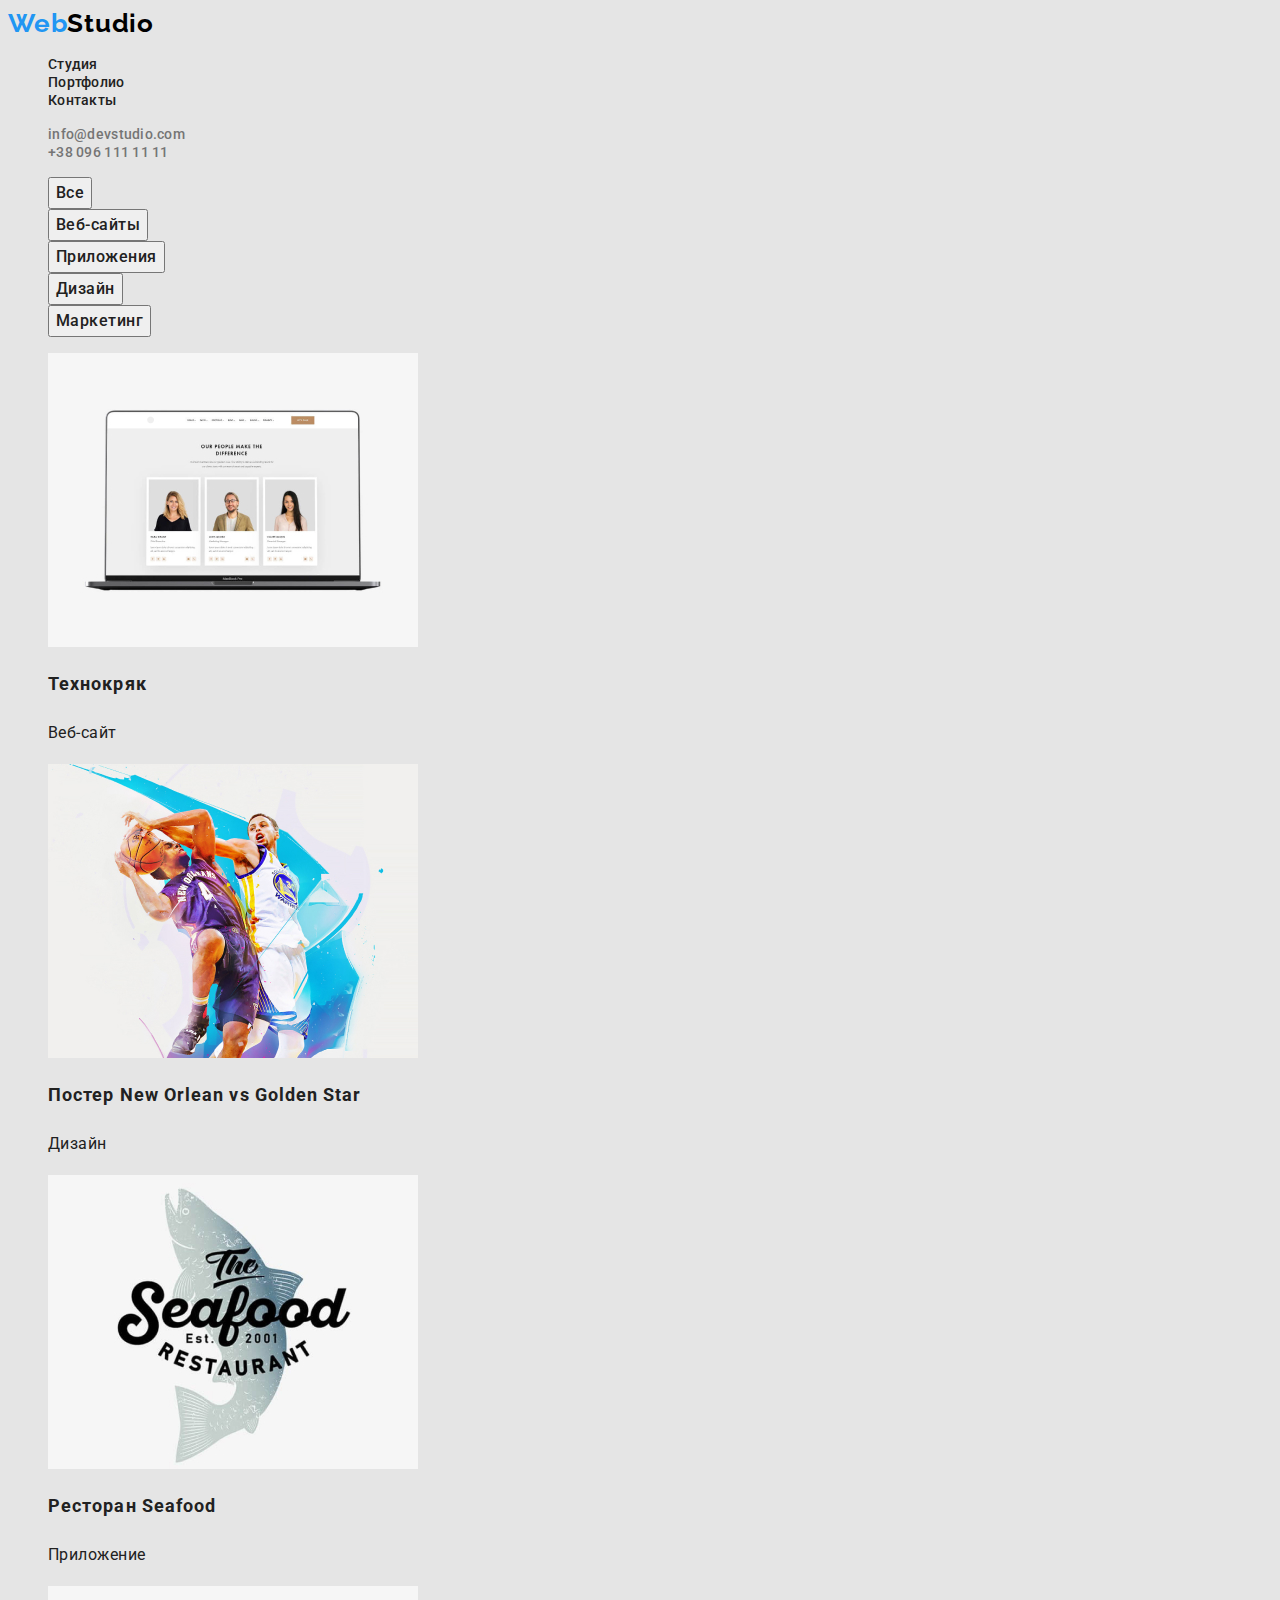
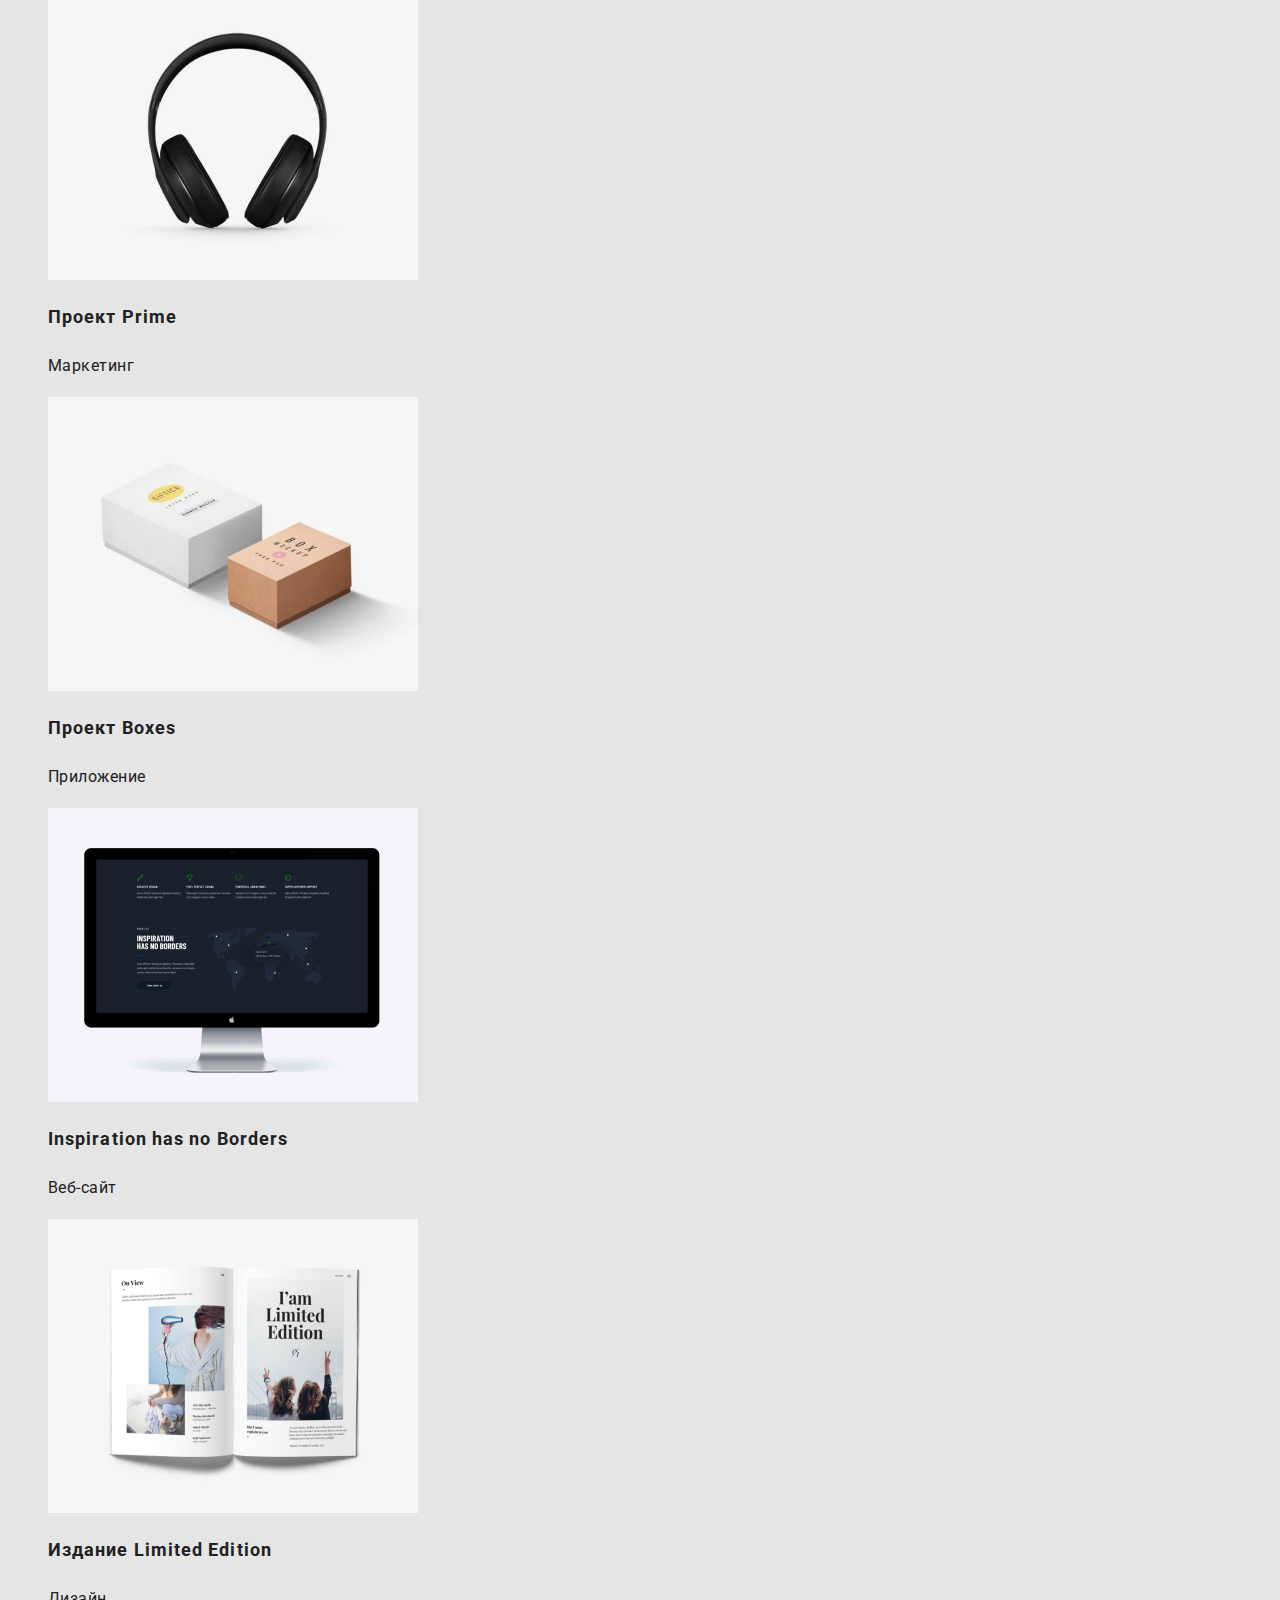
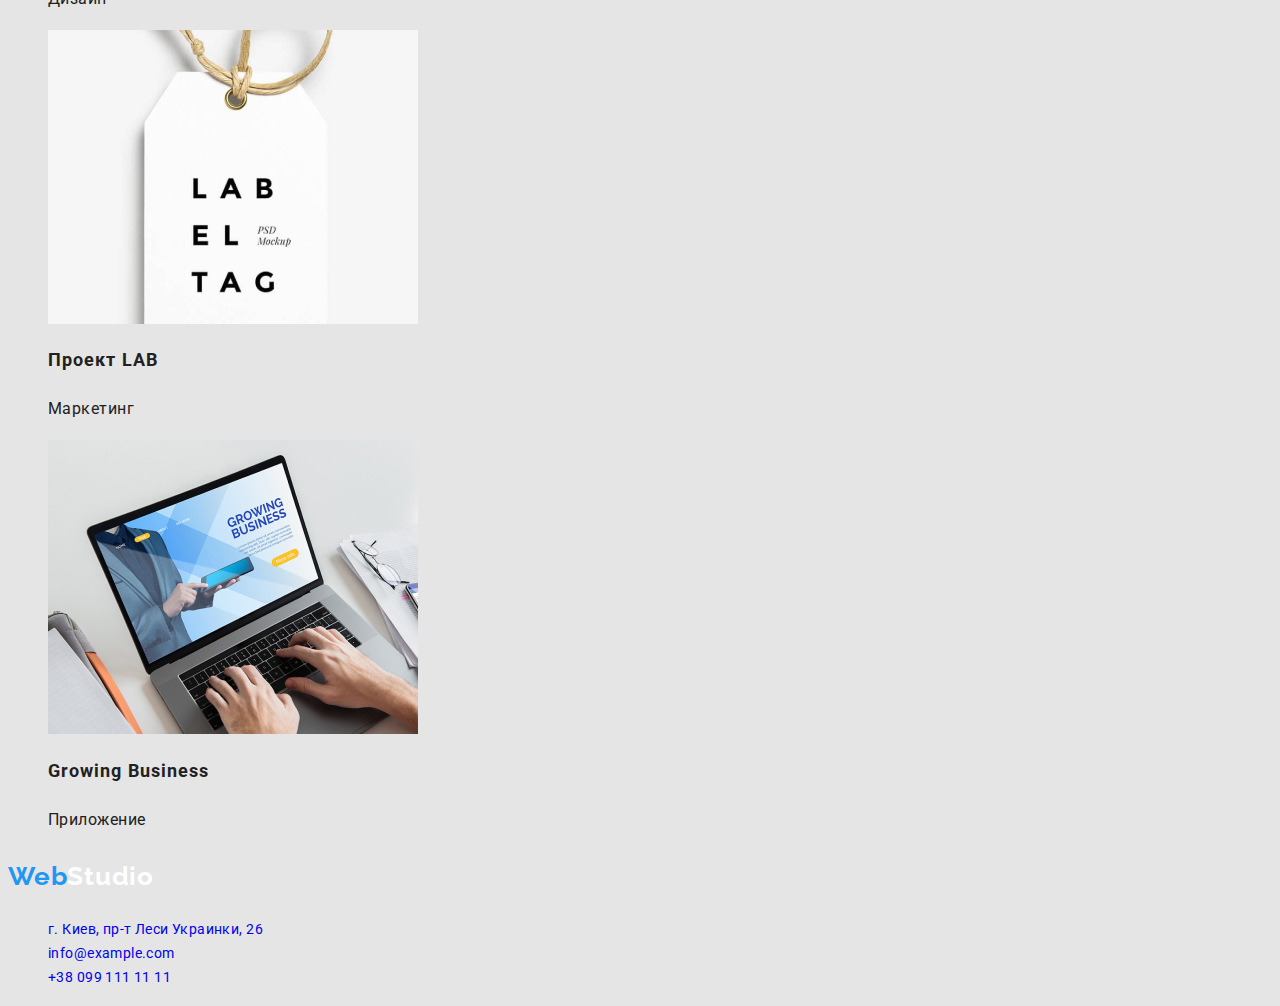
==== portfolio.html @ 84b59281 "initial commit" ====
<!DOCTYPE html>
<html lang="en">
  <head>
    <meta charset="UTF-8" />
    <meta name="viewport" content="width=device-width, initial-scale=1.0" />
    <title>Portfolio</title>
    <link rel="preconnect" href="https://fonts.gstatic.com" />
    <link
      href="https://fonts.googleapis.com/css2?family=Raleway:wght@700&family=Roboto:wght@400;500;700;900&display=swap"
      rel="stylesheet"
    />
    <link rel="stylesheet" href="./CSS/style.css" />
  </head>
  <body>
    <!-- Шапка сайта -->
    <header class="header">
      <nav class="nav">
        <a href="index.html" class="logo link">
          <span class="logo-acent">Web</span>Studio
        </a>

        <ul class="nav-list list">
          <li class="nav-list-item">
            <a href="index.html" class="nav-list-link link">Студия</a>
          </li>
          <li class="nav-list-item">
            <a href="portfolio.html" class="nav-list-link link">Портфолио</a>
          </li>
          <li class="nav-list-item">
            <a href="#" class="nav-list-link link">Контакты</a>
          </li>
        </ul>
      </nav>
      <address class="address">
        <ul class="address-list list">
          <li class="address-list-item">
            <a
              href="mailto:info@devstudio.com"
              class="address-list-link address link"
              >info@devstudio.com
            </a>
          </li>
          <li class="address-list-item">
            <a href="tel:+380961111111" class="address-list-link address link"
              >+38 096 111 11 11
            </a>
          </li>
        </ul>
      </address>
    </header>
    <!-- MAIN -->
    <main class="portfolio-main">
      <section class="portfolio-lists">
        <ul class="filters-buttons">
          <li class="filter-list-item list">
            <button type="button" class="filters-button">Все</button>
          </li>
          <li class="filter-list-item list">
            <button type="button" class="filters-button">Веб-сайты</button>
          </li>
          <li class="filter-list-item list">
            <button type="button" class="filters-button">Приложения</button>
          </li>
          <li class="filter-list-item list">
            <button type="button" class="filters-button">Дизайн</button>
          </li>
          <li class="filter-list-item list">
            <button type="button" class="filters-button">Маркетинг</button>
          </li>
        </ul>

        <ul class="projects-list list">
          <li class="projects-item">
            <a href="#" class="project-list-link link">
              <img
                src="./images/portfolio/project_1.jpg"
                alt="Проект технокряк"
                width="370"
                height="294"
                class="project-img"
              />
              <h2 class="project-title">Технокряк</h2>
              <p class="project-description">Веб-сайт</p>
            </a>
          </li>
          <li class="projects-item">
            <a href="#" class="project-list-link link">
              <img
                src="./images/portfolio/project_2.jpg"
                alt="Постер New Orlean vs Golden Star "
                width="370"
                height="294"
                class="project-img"
              />
              <h2 class="project-title">Постер New Orlean vs Golden Star</h2>
              <p class="project-description">Дизайн</p>
            </a>
          </li>
          <li class="projects-item">
            <a href="#" class="project-list-link link">
              <img
                src="./images/portfolio/project_3.jpg"
                alt="Проект Ресторан Seafood"
                width="370"
                height="294"
                class="project-img"
              />
              <h2 class="project-title">Ресторан Seafood</h2>
              <p class="project-description">Приложение</p>
            </a>
          </li>
          <li class="projects-item">
            <a href="#" class="project-list-link link">
              <img
                src="./images/portfolio/project_4.jpg"
                alt="Проект Prime"
                width="370"
                height="294"
                class="project-img"
              />
              <h2 class="project-title">Проект Prime</h2>
              <p class="project-description">Маркетинг</p>
            </a>
          </li>
          <li class="projects-item">
            <a href="#" class="project-list-link link">
              <img
                src="./images/portfolio/project_5.jpg"
                alt="Проект Boxes"
                width="370"
                height="294"
                class="project-img"
              />
              <h2 class="project-title">Проект Boxes</h2>
              <p class="project-description">Приложение</p>
            </a>
          </li>
          <li class="projects-item">
            <a href="#" class="project-list-link link">
              <img
                src="./images/portfolio/project_6.jpg"
                alt="Проект Inspiration has no Borders"
                width="370"
                height="294"
                class="project-img"
              />
              <h2 class="project-title">Inspiration has no Borders</h2>
              <p class="project-description">Веб-сайт</p>
            </a>
          </li>
          <li class="projects-item">
            <a href="#" class="project-list-link link">
              <img
                src="./images/portfolio/project_7.jpg"
                alt="Проект Издание Limited Edition"
                width="370"
                height="294"
                class="project-img"
              />
              <h2 class="project-title">Издание Limited Edition</h2>
              <p class="project-description">Дизайн</p>
            </a>
          </li>
          <li class="projects-item">
            <a href="#" class="project-list-link link">
              <img
                src="./images/portfolio/project_8.jpg"
                alt="Проект LAB"
                width="370"
                height="294"
                class="project-img"
              />
              <h2 class="project-title">Проект LAB</h2>
              <p class="project-description">Маркетинг</p>
            </a>
          </li>
          <li class="projects-item">
            <a href="#" class="project-list-link link">
              <img
                src="./images/portfolio/project_9.jpg"
                alt="Проект Growing Business"
                width="370"
                height="294"
                class="project-img"
              />
              <h2 class="project-title">Growing Business</h2>
              <p class="project-description">Приложение</p>
            </a>
          </li>
        </ul>
      </section>
    </main>

    <!-- Футер -->
    <footer class="footer">
      <p class="footer-logo"><span class="logo-acent">Web</span>Studio</p>
      <address class="footer-adr">
        <ul class="footer-adr-list">
          <li class="footer-adr-list-item list">
            <a
              href="https://goo.gl/maps/DtpX5w2fXkYRpDgQA"
              class="footer-adr-list-item-link-map link"
              >г. Киев, пр-т Леси Украинки, 26</a
            >
          </li>
          <li class="footer-adr-list-item list">
            <a
              href="mailto:info@example.com"
              class="footer-adr-list-item-link link"
              >info@example.com
            </a>
          </li>
          <li class="footer-adr-list-item list">
            <a href="tel:+380991111111" class="footer-adr-list-item-link link"
              >+38 099 111 11 11
            </a>
          </li>
        </ul>
      </address>
    </footer>
  </body>
</html>
---- CSS/style.css ----
/* Цвет основного текста #757575*/
/* цвет заголовков #212121*/
/* цвет акцента #2196F3*/
/* белый цвет #FFFFFF*/
/* основной цвет фона* #E5E5E5/
/* дополнительный цвет фона  #F5F4FA*/
/* ================= COMPONENTS =================*/

:root {
  --primary-text-color: #757575;
  --title-text-color: #212121;
  --acent-color: #2196f3;
  --white-color: #ffffff;
}

.list {
  list-style-type: none;
}
.link {
  text-decoration: none;
}

.visually-hidden {
  position: absolute;
  width: 1px;
  height: 1px;
  margin: -1px;
  padding: 0;
  overflow: hidden;
  border: 0;
  clip: rect(0 0 0 0);
}

.white-logo {
  color: var(--white-color);
}

body {
  background-color: #e5e5e5;
}
/* ================= END COMPONENTS =================*/

/* ================= HEADER =================*/

.logo {
  font-family: 'Raleway', sans-serif;
  font-weight: 700;
  font-size: 26px;
  line-height: 1.192;
  letter-spacing: 0.03em;
  color: #000;
}

.logo-acent {
  color: #2196f3;
}

.nav-list-link {
  font-family: 'Roboto', sans-serif;
  font-style: normal;
  font-weight: 500;
  font-size: 14px;
  line-height: 1.143;
  letter-spacing: 0.02em;
  color: var(--title-text-color);
}

.address-list-link {
  font-family: 'Roboto', sans-serif;
  font-style: normal;
  font-weight: 500;
  font-size: 14px;
  line-height: 1.143;
  letter-spacing: 0.02em;
  color: var(--primary-text-color);
}

.nav-list-link:hover,
.nav-list-link:focus,
.address-list-link:hover,
.address-list-link:focus {
  color: var(--acent-color);
}
/* ================= END HEADER =================*/

/* ================= HERO =================*/

.hero {
  /* background-color: #2f303a; */
}

.hero-title {
  font-family: 'Roboto', sans-serif;
  font-weight: 900;
  font-size: 44px;
  line-height: 1.364;
  letter-spacing: 0.06em;
  text-transform: uppercase;
  color: var(--white-color);
}

.hero-button {
  font-family: 'Roboto', sans-serif;
  font-weight: 700;
  font-size: 16px;
  line-height: 1.875;
  align-items: center;
  text-align: center;
  letter-spacing: 0.06em;
  /* color: var(--white-color); */
}

/* ================= END HERO =================*/

/*================= ABOUT =================  */

.about-list-title {
  font-family: 'Roboto', sans-serif;
  font-weight: 700;
  font-size: 14px;
  line-height: 1.143;
  letter-spacing: 0.03em;
  text-transform: uppercase;
  color: var(--tile-text-color);
}

.about-list-description {
  font-family: 'Roboto', sans-serif;
  font-weight: 400;
  font-size: 14px;
  line-height: 1.714;
  letter-spacing: 0.03em;
  color: var(--primary-text-color);
}

/*================= END ABOUT =================  */

/*================= WORK =================  */

.work-title {
  font-family: 'Roboto', sans-serif;
  font-weight: 700;
  font-size: 36px;
  line-height: 1.167x;
  letter-spacing: 0.03em;
  color: var(--title-text-color);
}

/*================= END WORK =================  */

/*================= TEAM =================  */

.team {
  background-color: #f5f4fa;
}

.team-title {
  font-family: 'Roboto', sans-serif;
  font-weight: 700;
  font-size: 36px;
  line-height: 1.167x;
  letter-spacing: 0.03em;
  color: var(--tile-text-color);
}

.team-list-item {
  background-color: #fff;
}

.team-list-item-title {
  font-family: 'Roboto', sans-serif;
  font-weight: 500;
  font-size: 16px;
  line-height: 1.188;
  letter-spacing: 0.03em;
  color: var(--tile-text-color);
}

.team-list-item-description {
  font-family: 'Roboto', sans-serif;
  font-weight: 400;
  font-size: 16px;
  line-height: 1.188;
  letter-spacing: 0.03em;
  color: var(--primary-text-color);
}
/*================= END TEAM =================  */

/*================= FOOTER =================  */

.footer {
  /* background-color: #2f303a; */
}

.footer-logo {
  font-family: 'Raleway', sans-serif;
  font-weight: 700;
  font-size: 26px;
  line-height: 1.192;
  letter-spacing: 0.03em;
  color: var(--white-color);
}

.footer-adr-list-item-link-map {
  font-family: 'Roboto', sans-serif;
  font-style: normal;
  font-weight: normal;
  font-size: 14px;
  line-height: 1.714;
  letter-spacing: 0.03em;
  /* color: #fff; */
}
.footer-adr-list-item-link {
  font-family: 'Roboto', sans-serif;
  font-style: normal;
  font-weight: 400;
  font-size: 14px;
  line-height: 1.714;
  letter-spacing: 0.03em;
  /* color: rgba(255, 255, 255, 0.6); */
}
/*================= END FOOTER =================  */

/*================= END MAIN PAGE =================  */

/*================= PORTFOLI PAGE =================  */

.filters-button {
  font-family: 'Roboto', sans-serif;
  font-weight: 500;
  font-size: 16px;
  line-height: 1.625;
  text-align: center;
  letter-spacing: 0.03em;
  color: var(--title-text-color);
}

.filters-button:focus,
.filters-button:hover {
  color: var(--white-color);
  background-color: var(--acent-color);
}

.project-title {
  font-family: 'Roboto', sans-serif;
  font-weight: 700;
  font-size: 18px;
  line-height: 2;
  letter-spacing: 0.06em;
  color: var(--title-text-color);
}

.project-description {
  font-family: 'Roboto', sans-serif;
  font-weight: 400;
  font-size: 16px;
  line-height: 1.875;
  letter-spacing: 0.03em;
  color: var(--title-text-color);
}
/*================= END PORTFOLI PAGE =================  */
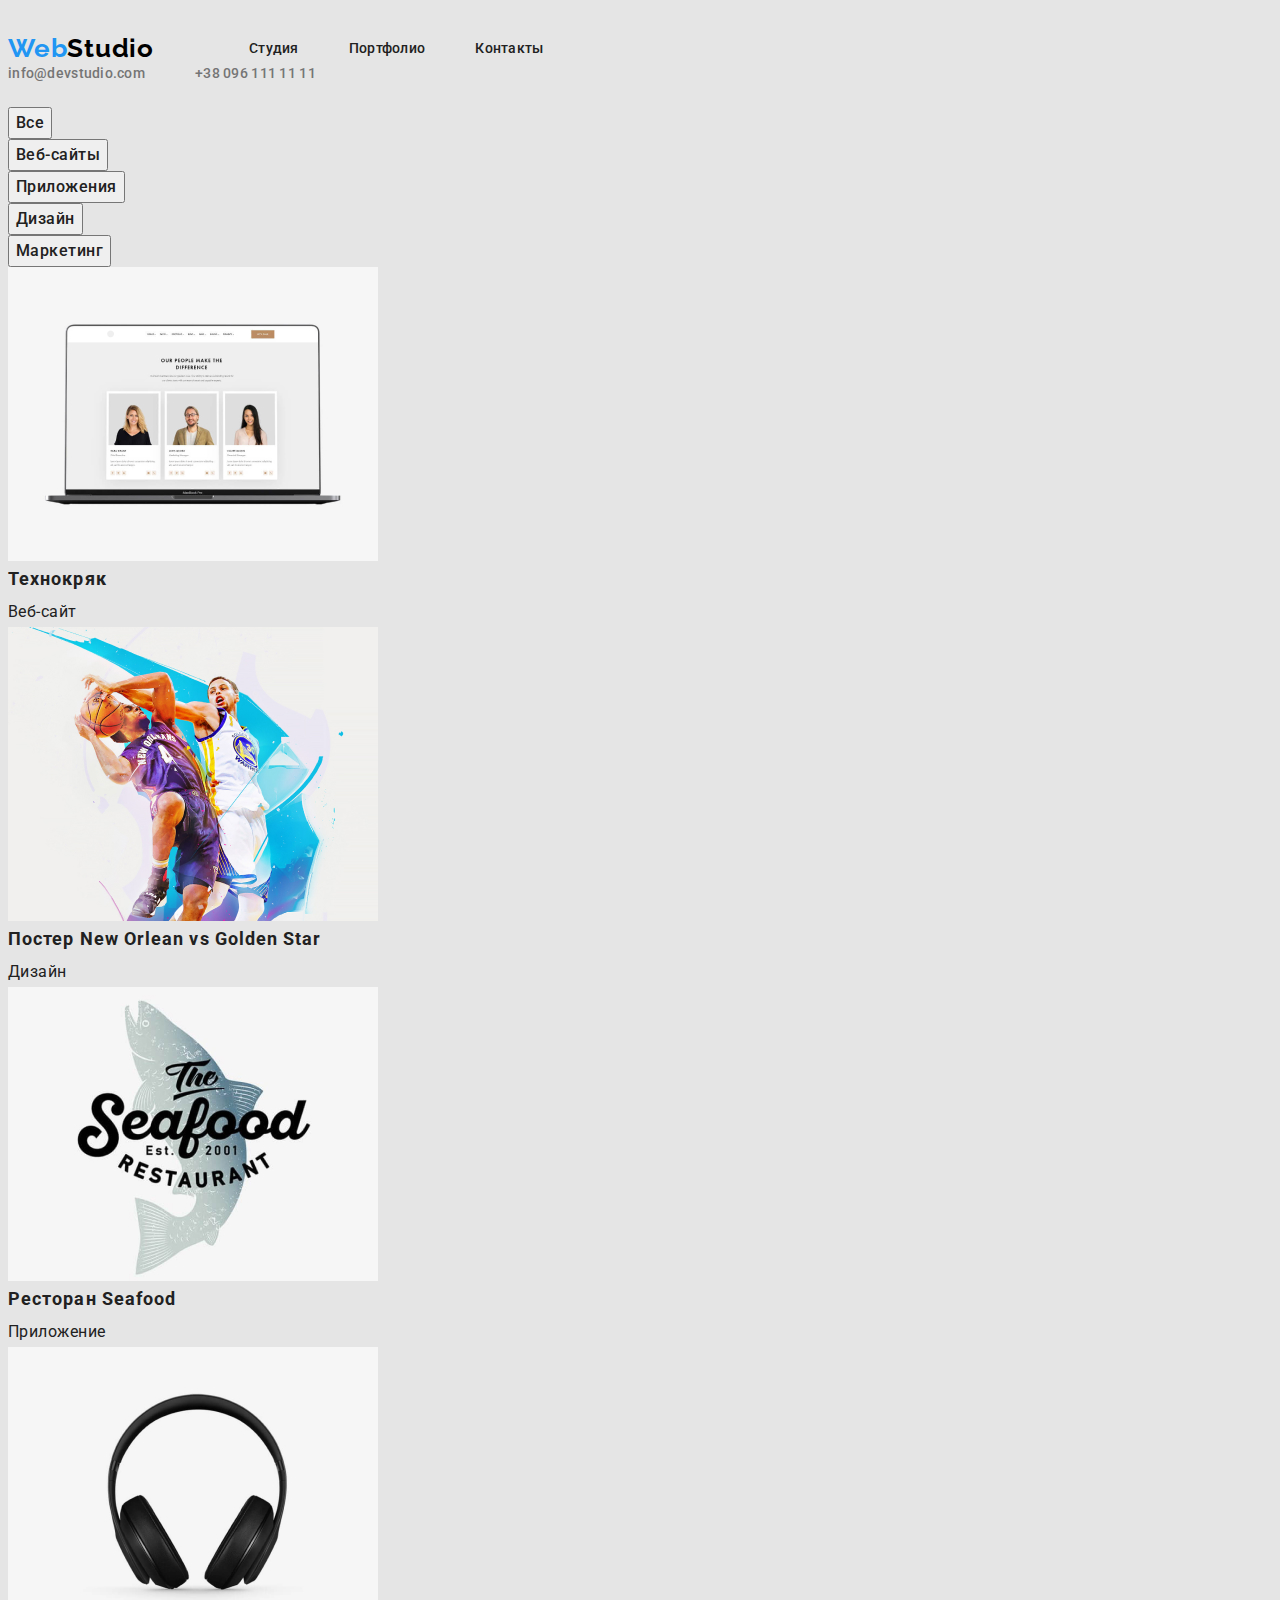
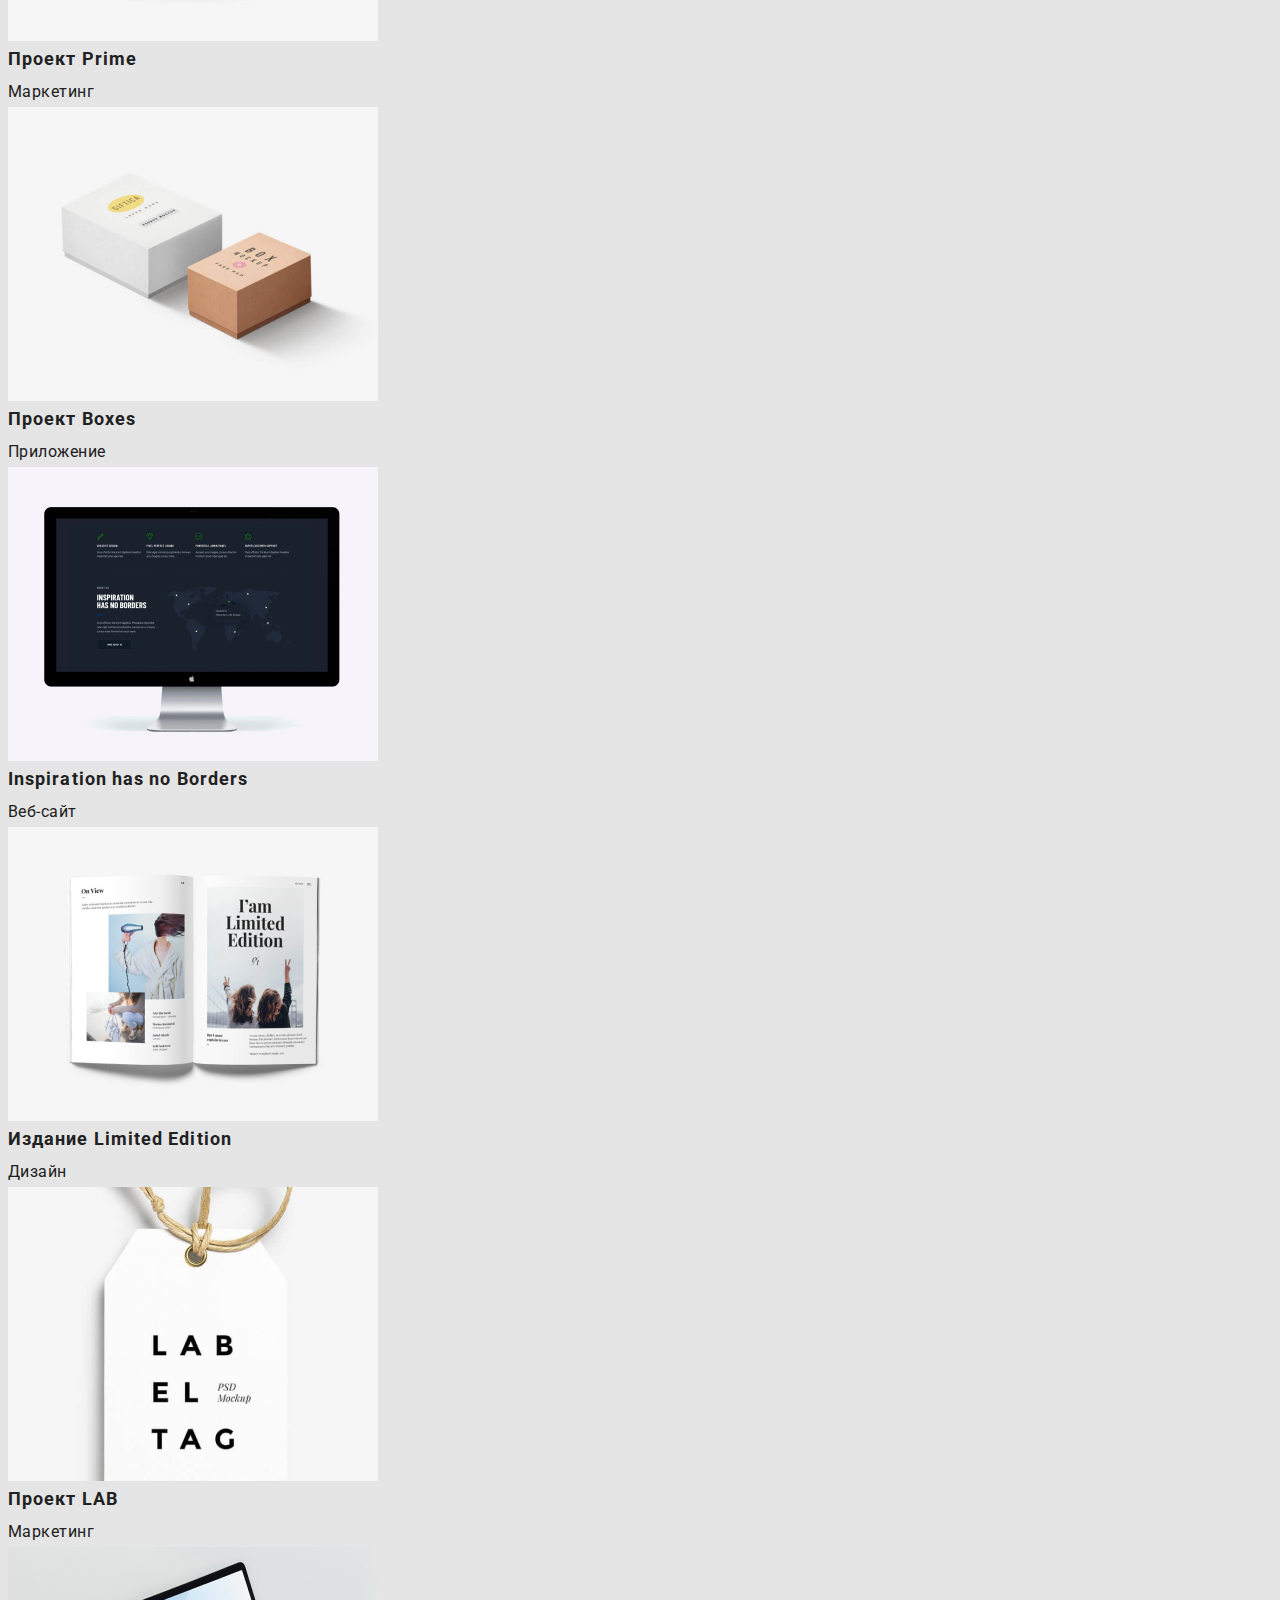
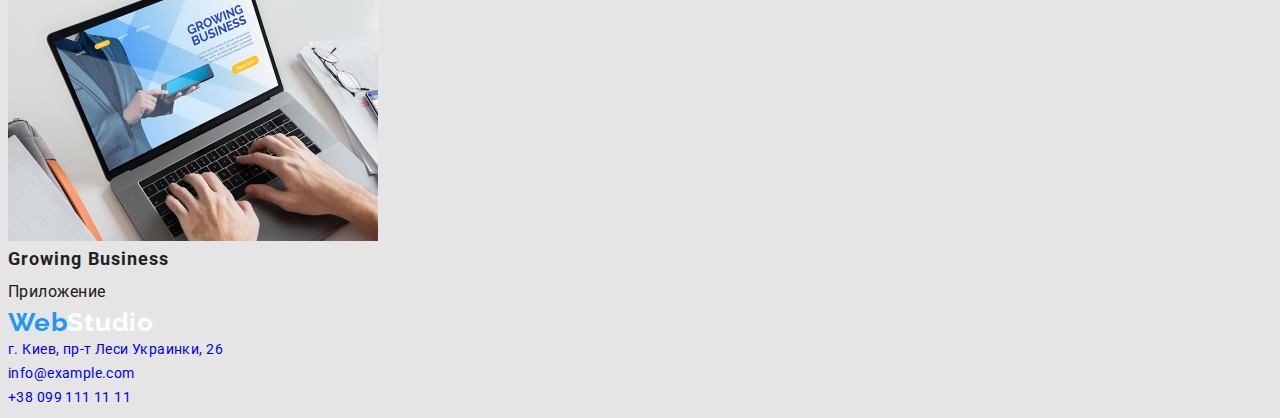
==== commit b55d5add: "Пора спать. Падинг не правильный" ====
--- a/portfolio.html
+++ b/portfolio.html
@@ -4,6 +4,12 @@
     <meta charset="UTF-8" />
     <meta name="viewport" content="width=device-width, initial-scale=1.0" />
     <title>Portfolio</title>
+    <link
+      rel="stylesheet"
+      href="https://cdnjs.cloudflare.com/ajax/libs/modern-normalize/1.0.0/modern-normalize.min.css"
+      integrity="sha512-ISS7cAi1PEhQ8jnbJpJZMd29NlhNj4AWYyLOSp2CE/CsHxTCu+r+t0D2yoJudVrd0/8fTVPUVDzY5Tvli75u/g=="
+      crossorigin="anonymous"
+    />
     <link rel="preconnect" href="https://fonts.gstatic.com" />
     <link
       href="https://fonts.googleapis.com/css2?family=Raleway:wght@700&family=Roboto:wght@400;500;700;900&display=swap"
--- a/CSS/style.css
+++ b/CSS/style.css
@@ -18,6 +18,29 @@
 }
 .link {
   text-decoration: none;
+}
+
+h1,
+h2,
+h3,
+h4,
+h5,
+h6 {
+  margin: 0;
+}
+
+p {
+  margin: 0;
+}
+
+ul,
+ol {
+  margin: 0;
+  padding: 0;
+}
+
+img {
+  display: block;
 }
 
 .visually-hidden {
@@ -35,6 +58,12 @@
   color: var(--white-color);
 }
 
+.container {
+  width: 1200px;
+  padding: 0 15px;
+  margin: 0 auto;
+}
+
 body {
   background-color: #e5e5e5;
 }
@@ -49,12 +78,33 @@
   line-height: 1.192;
   letter-spacing: 0.03em;
   color: #000;
+  margin-right: 95px;
 }
 
 .logo-acent {
   color: #2196f3;
 }
 
+.header {
+  padding-top: 25px;
+  padding-bottom: 25px;
+}
+
+.header .container {
+  display: flex;
+  align-items: center;
+}
+
+.nav {
+  display: flex;
+  align-items: center;
+}
+
+.nav-list {
+  display: flex;
+  align-items: center;
+}
+
 .nav-list-link {
   font-family: 'Roboto', sans-serif;
   font-style: normal;
@@ -65,6 +115,22 @@
   color: var(--title-text-color);
 }
 
+.nav-list-item:not(:last-child) {
+  padding-right: 50px;
+}
+
+.address {
+  margin-left: auto;
+}
+
+.address-list {
+  display: flex;
+  align-items: center;
+}
+
+.address-list-item:not(:last-child) {
+  padding-right: 50px;
+}
 .address-list-link {
   font-family: 'Roboto', sans-serif;
   font-style: normal;
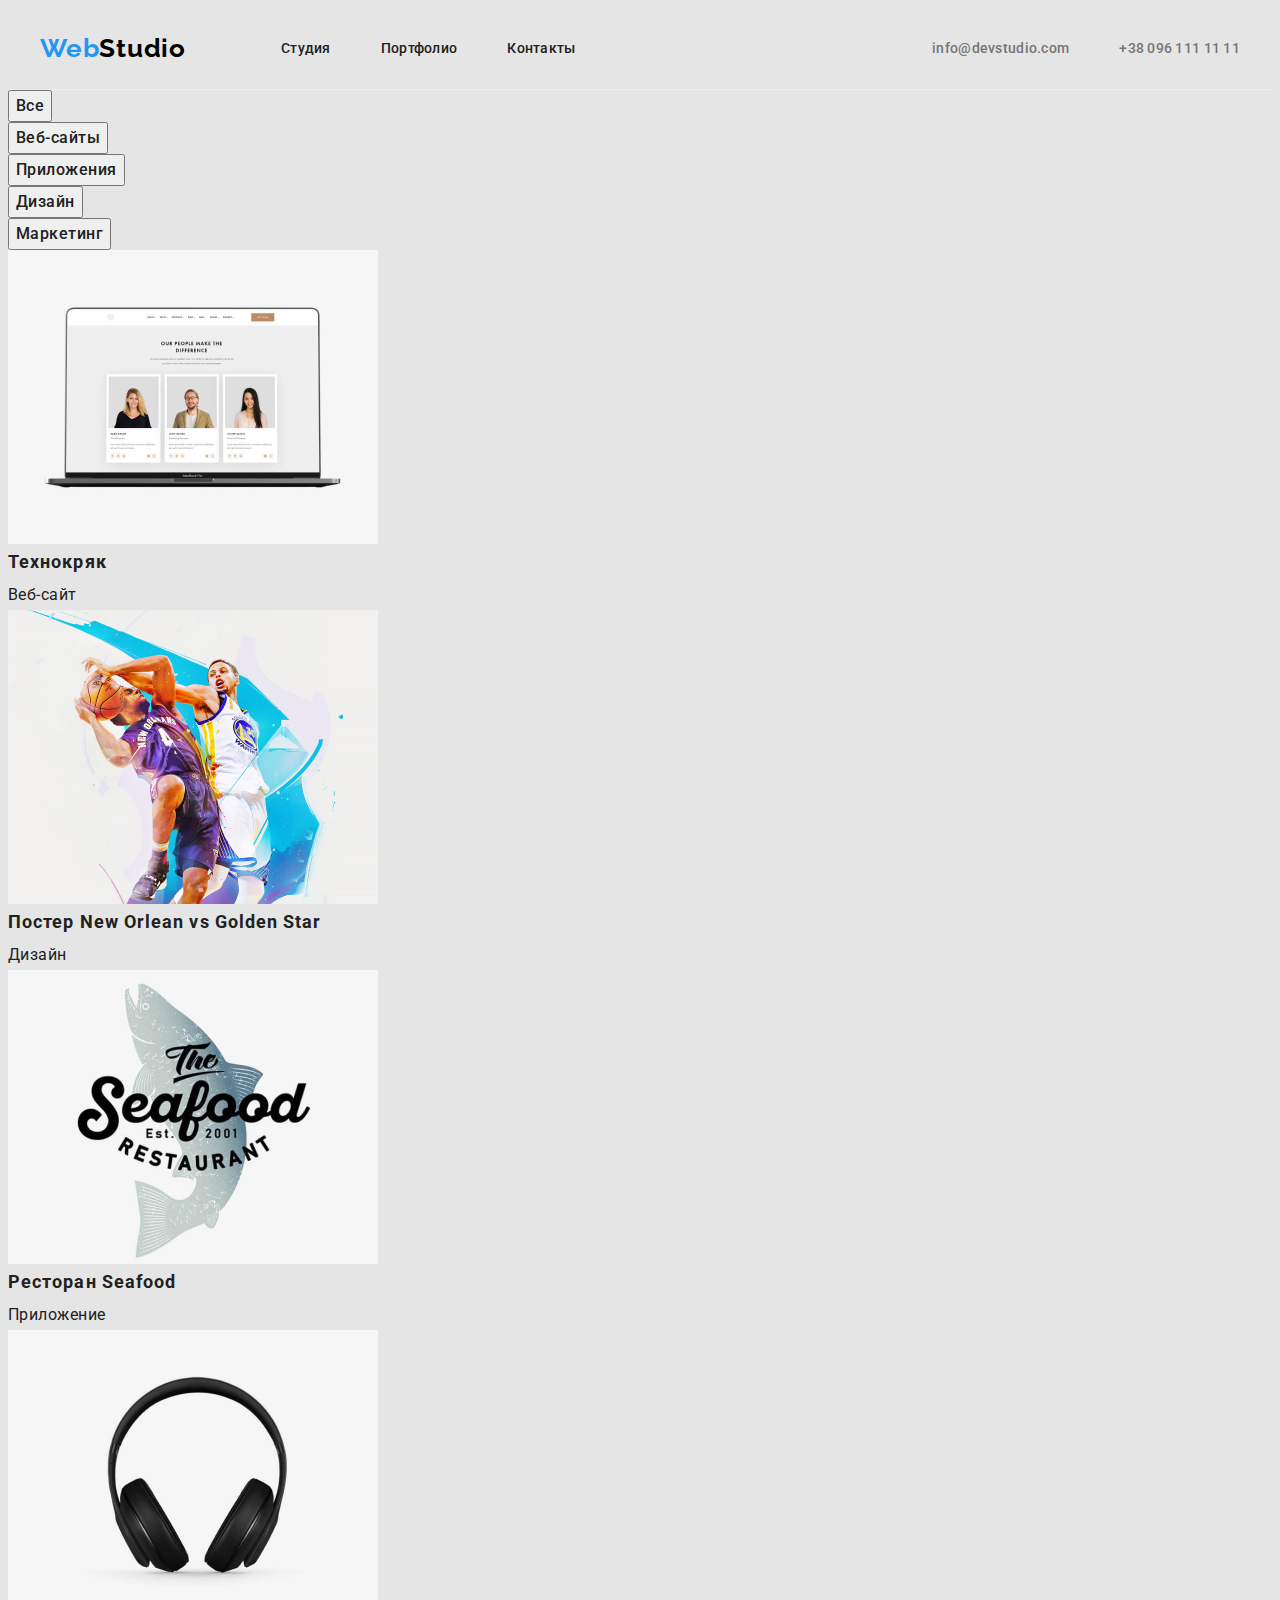
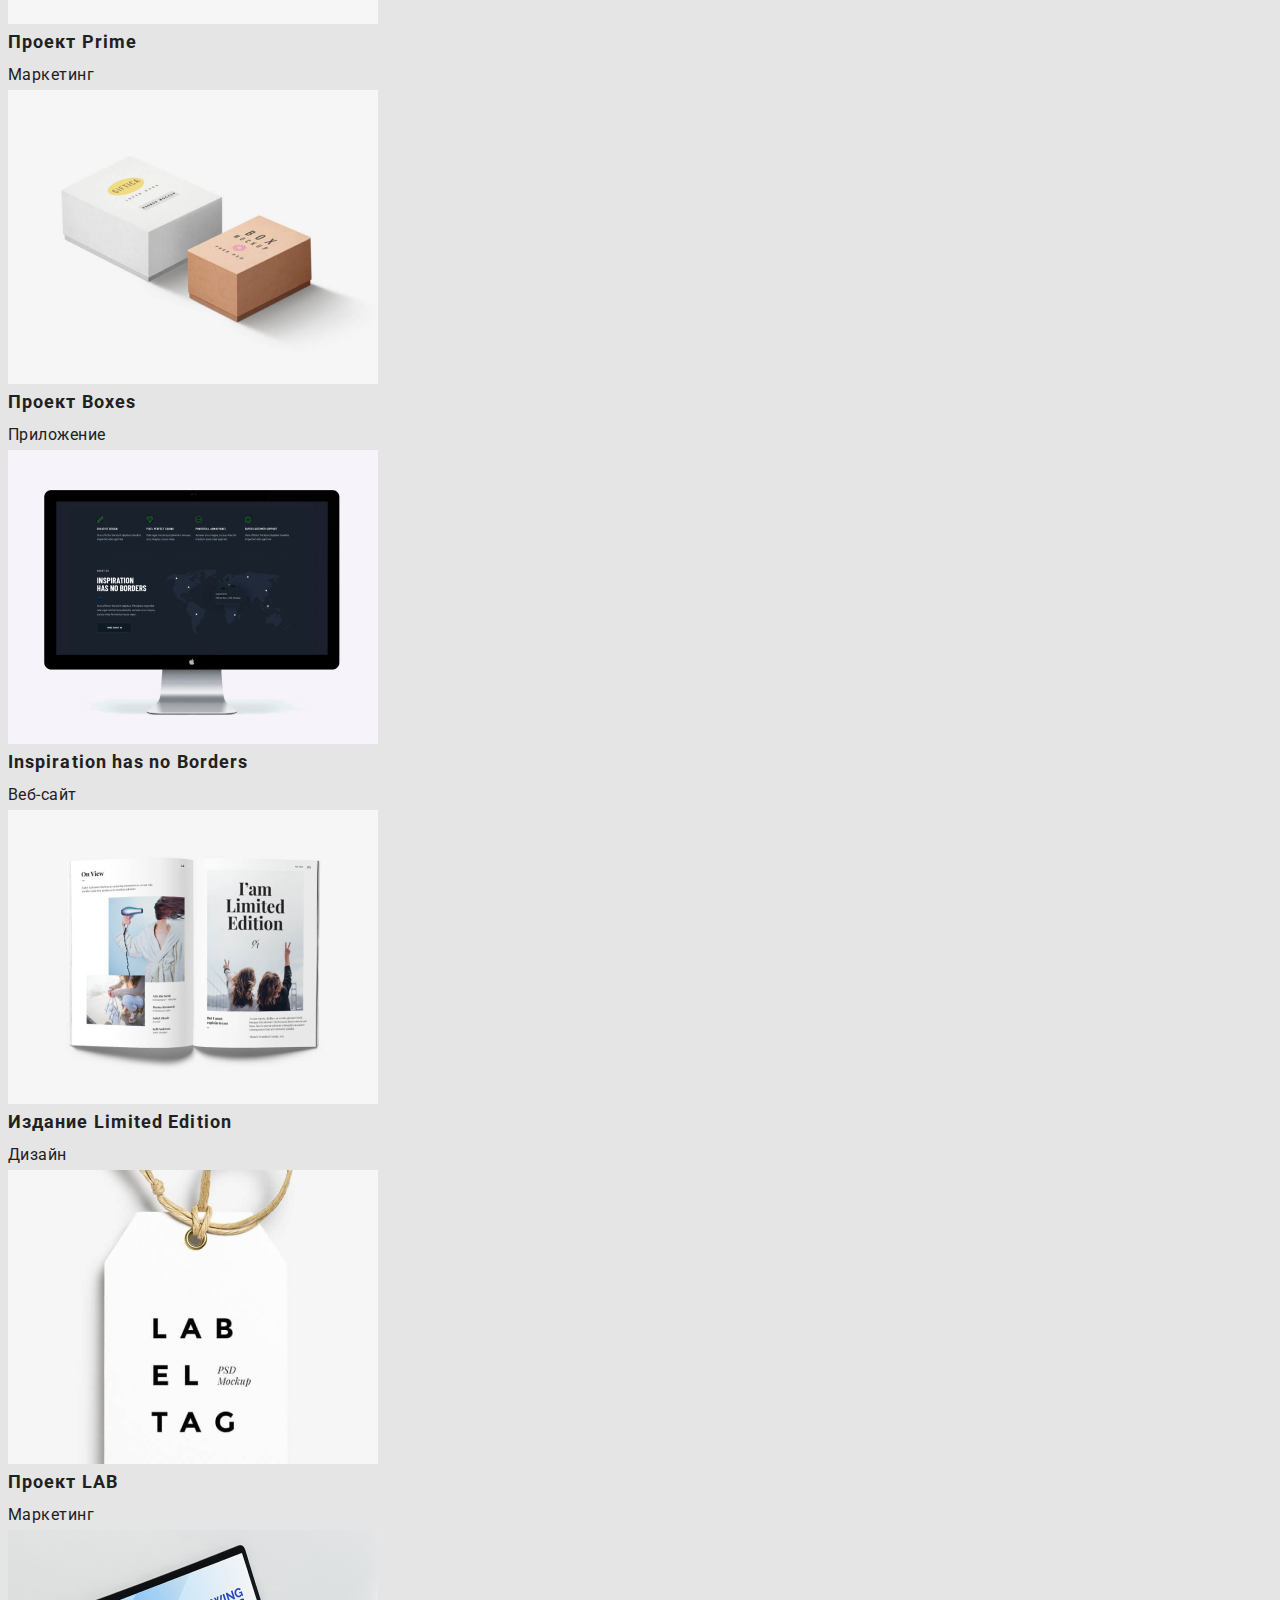
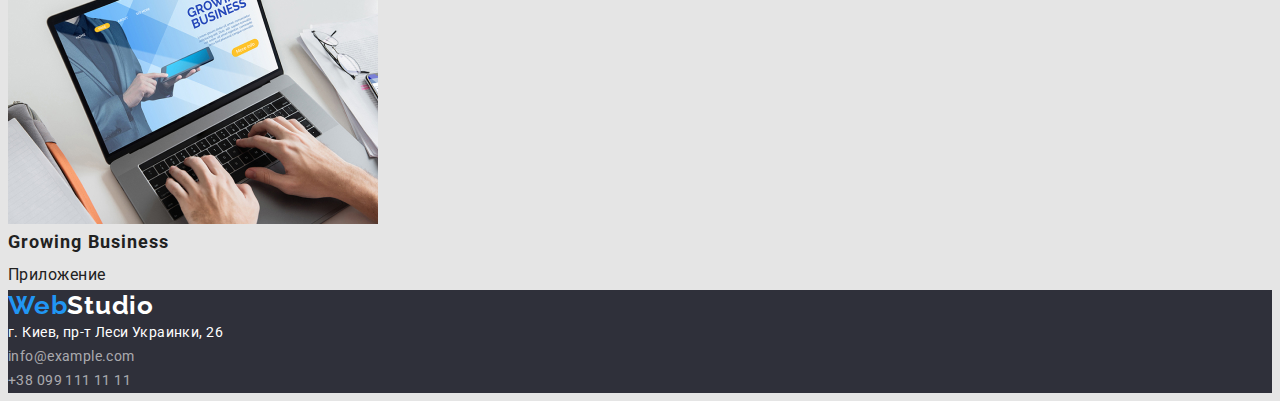
==== commit 3c957e03: "Работать и работать" ====
--- a/portfolio.html
+++ b/portfolio.html
@@ -20,40 +20,43 @@
   <body>
     <!-- Шапка сайта -->
     <header class="header">
-      <nav class="nav">
-        <a href="index.html" class="logo link">
-          <span class="logo-acent">Web</span>Studio
-        </a>
-
-        <ul class="nav-list list">
-          <li class="nav-list-item">
-            <a href="index.html" class="nav-list-link link">Студия</a>
-          </li>
-          <li class="nav-list-item">
-            <a href="portfolio.html" class="nav-list-link link">Портфолио</a>
-          </li>
-          <li class="nav-list-item">
-            <a href="#" class="nav-list-link link">Контакты</a>
-          </li>
-        </ul>
-      </nav>
-      <address class="address">
-        <ul class="address-list list">
-          <li class="address-list-item">
-            <a
-              href="mailto:info@devstudio.com"
-              class="address-list-link address link"
-              >info@devstudio.com
-            </a>
-          </li>
-          <li class="address-list-item">
-            <a href="tel:+380961111111" class="address-list-link address link"
-              >+38 096 111 11 11
-            </a>
-          </li>
-        </ul>
-      </address>
+      <div class="container">
+        <nav class="nav">
+          <a href="index.html" class="logo link">
+            <span class="logo-acent">Web</span>Studio
+          </a>
+
+          <ul class="nav-list list">
+            <li class="nav-list-item">
+              <a href="index.html" class="nav-list-link link">Студия</a>
+            </li>
+            <li class="nav-list-item">
+              <a href="portfolio.html" class="nav-list-link link">Портфолио</a>
+            </li>
+            <li class="nav-list-item">
+              <a href="#" class="nav-list-link link">Контакты</a>
+            </li>
+          </ul>
+        </nav>
+        <address class="address">
+          <ul class="address-list list">
+            <li class="address-list-item">
+              <a
+                href="mailto:info@devstudio.com"
+                class="address-list-link address link"
+                >info@devstudio.com
+              </a>
+            </li>
+            <li class="address-list-item">
+              <a href="tel:+380961111111" class="address-list-link address link"
+                >+38 096 111 11 11
+              </a>
+            </li>
+          </ul>
+        </address>
+      </div>
     </header>
+
     <!-- MAIN -->
     <main class="portfolio-main">
       <section class="portfolio-lists">
--- a/CSS/style.css
+++ b/CSS/style.css
@@ -1,3 +1,4 @@
+/* Цвет границы между header и main #ECECEC */
 /* Цвет основного текста #757575*/
 /* цвет заголовков #212121*/
 /* цвет акцента #2196F3*/
@@ -11,6 +12,7 @@
   --title-text-color: #212121;
   --acent-color: #2196f3;
   --white-color: #ffffff;
+  --header-border-color: #ececec;
 }
 
 .list {
@@ -88,6 +90,7 @@
 .header {
   padding-top: 25px;
   padding-bottom: 25px;
+  border-bottom: 1px solid var(--header-border-color);
 }
 
 .header .container {
@@ -151,8 +154,16 @@
 
 /* ================= HERO =================*/
 
-.hero {
-  /* background-color: #2f303a; */
+.container .hero {
+  background-color: #2f303a;
+  margin-bottom: 95px;
+}
+
+.test-div {
+  padding-top: 200px;
+  margin-left: 237px;
+  margin-right: 237px;
+  padding-bottom: 200px;
 }
 
 .hero-title {
@@ -163,6 +174,7 @@
   letter-spacing: 0.06em;
   text-transform: uppercase;
   color: var(--white-color);
+  text-align: center;
 }
 
 .hero-button {
@@ -171,14 +183,26 @@
   font-size: 16px;
   line-height: 1.875;
   align-items: center;
-  text-align: center;
   letter-spacing: 0.06em;
-  /* color: var(--white-color); */
+  color: var(--white-color);
 }
 
 /* ================= END HERO =================*/
 
 /*================= ABOUT =================  */
+
+.container .about {
+  margin-bottom: 95px;
+}
+
+.about-list {
+  display: flex;
+  justify-content: space-between;
+}
+
+.about-list-item:not(:last-child) {
+  margin-right: 30px;
+}
 
 .about-list-title {
   font-family: 'Roboto', sans-serif;
@@ -191,17 +215,23 @@
 }
 
 .about-list-description {
+  display: inline-block;
   font-family: 'Roboto', sans-serif;
   font-weight: 400;
   font-size: 14px;
   line-height: 1.714;
   letter-spacing: 0.03em;
   color: var(--primary-text-color);
+  min-width: 270px;
 }
 
 /*================= END ABOUT =================  */
 
 /*================= WORK =================  */
+
+.container .work {
+  margin-bottom: 95px;
+}
 
 .work-title {
   font-family: 'Roboto', sans-serif;
@@ -210,14 +240,31 @@
   line-height: 1.167x;
   letter-spacing: 0.03em;
   color: var(--title-text-color);
+  text-align: center;
+  margin-bottom: 50px;
+}
+
+.work-list {
+  display: flex;
+  justify-content: space-between;
 }
 
 /*================= END WORK =================  */
 
 /*================= TEAM =================  */
 
+.container .team {
+  background-color: #f5f4fa;
+  margin-bottom: 95px;
+}
+
 .team {
-  background-color: #f5f4fa;
+  padding-top: 95px;
+}
+
+.team-list {
+  display: flex;
+  justify-content: space-between;
 }
 
 .team-title {
@@ -227,10 +274,17 @@
   line-height: 1.167x;
   letter-spacing: 0.03em;
   color: var(--tile-text-color);
+  text-align: center;
+  margin-bottom: 50px;
 }
 
 .team-list-item {
-  background-color: #fff;
+  background-color: var(--white-color);
+  padding-bottom: 30px;
+}
+
+.team-list-item-img {
+  margin-bottom: 30px;
 }
 
 .team-list-item-title {
@@ -239,7 +293,8 @@
   font-size: 16px;
   line-height: 1.188;
   letter-spacing: 0.03em;
-  color: var(--tile-text-color);
+  color: var(--title-text-color);
+  align-items: center;
 }
 
 .team-list-item-description {
@@ -255,7 +310,7 @@
 /*================= FOOTER =================  */
 
 .footer {
-  /* background-color: #2f303a; */
+  background-color: #2f303a;
 }
 
 .footer-logo {
@@ -274,7 +329,7 @@
   font-size: 14px;
   line-height: 1.714;
   letter-spacing: 0.03em;
-  /* color: #fff; */
+  color: #fff;
 }
 .footer-adr-list-item-link {
   font-family: 'Roboto', sans-serif;
@@ -283,7 +338,7 @@
   font-size: 14px;
   line-height: 1.714;
   letter-spacing: 0.03em;
-  /* color: rgba(255, 255, 255, 0.6); */
+  color: rgba(255, 255, 255, 0.6);
 }
 /*================= END FOOTER =================  */
 
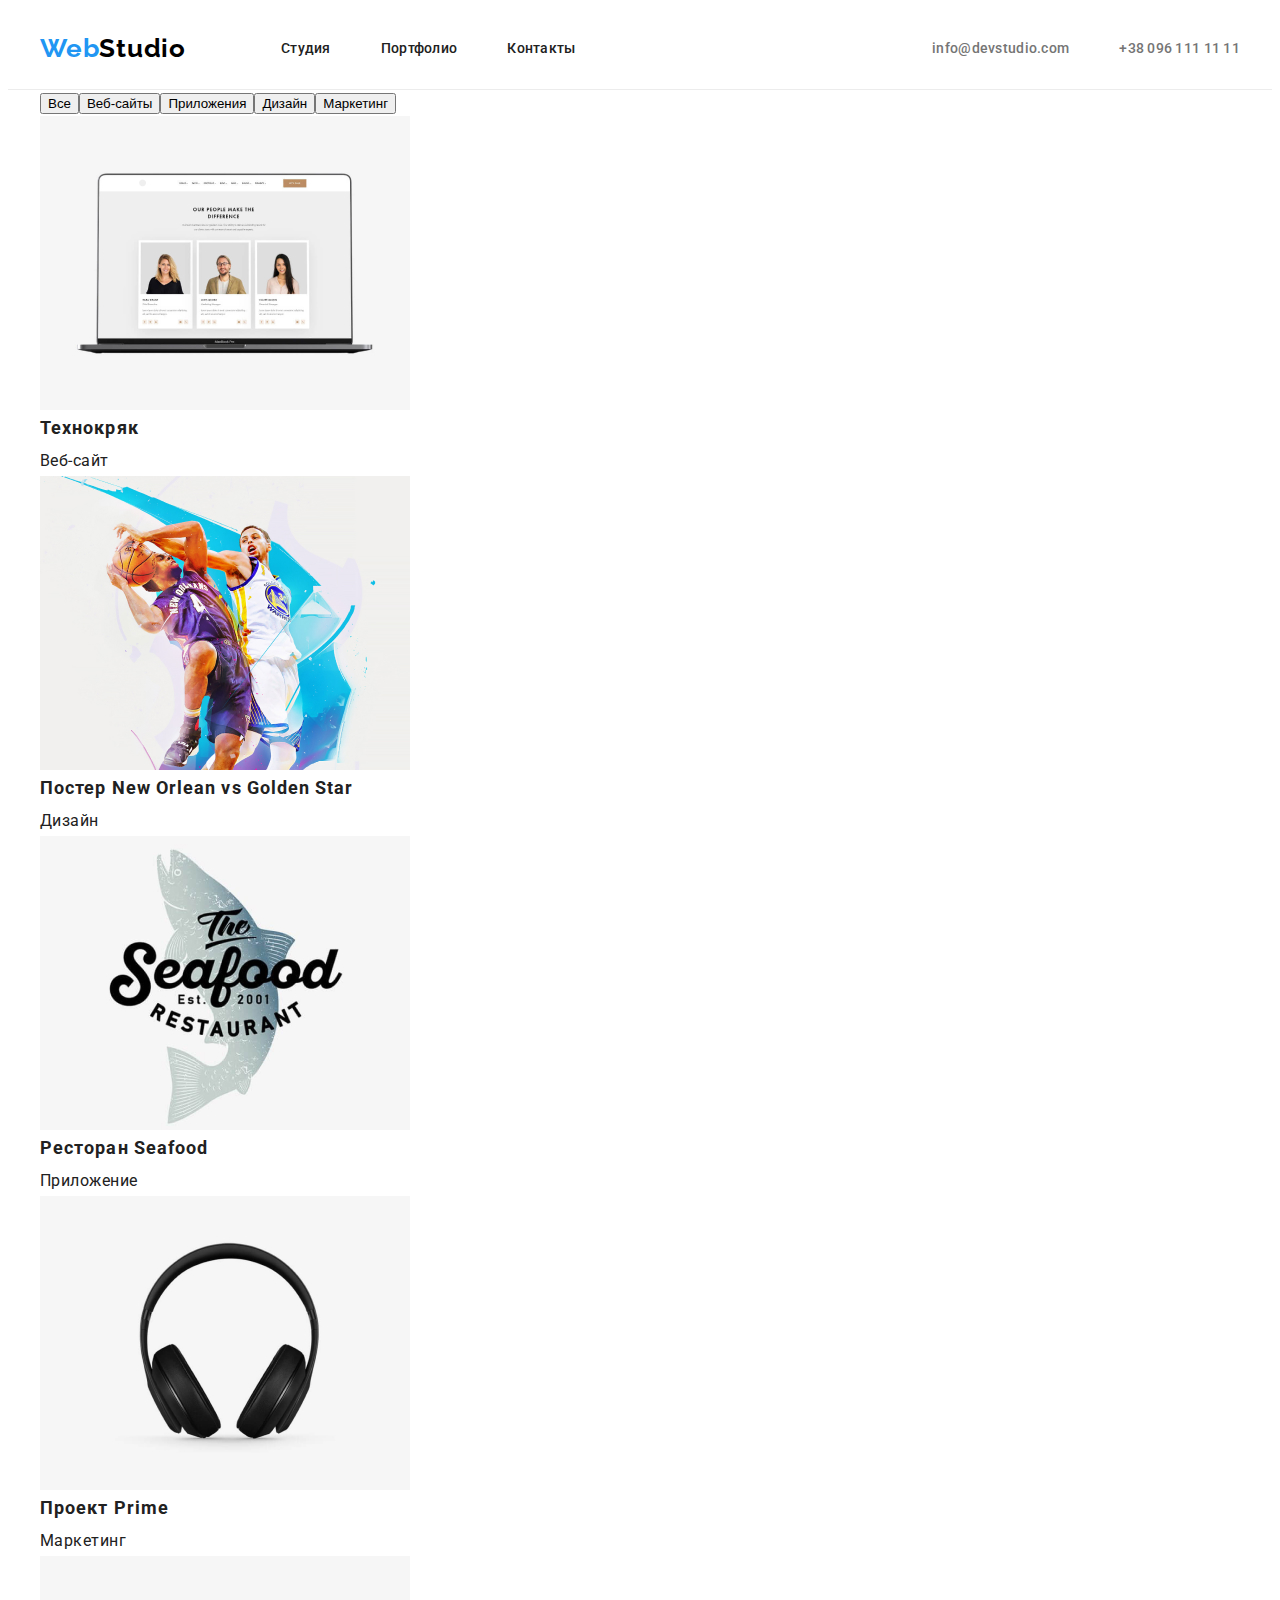
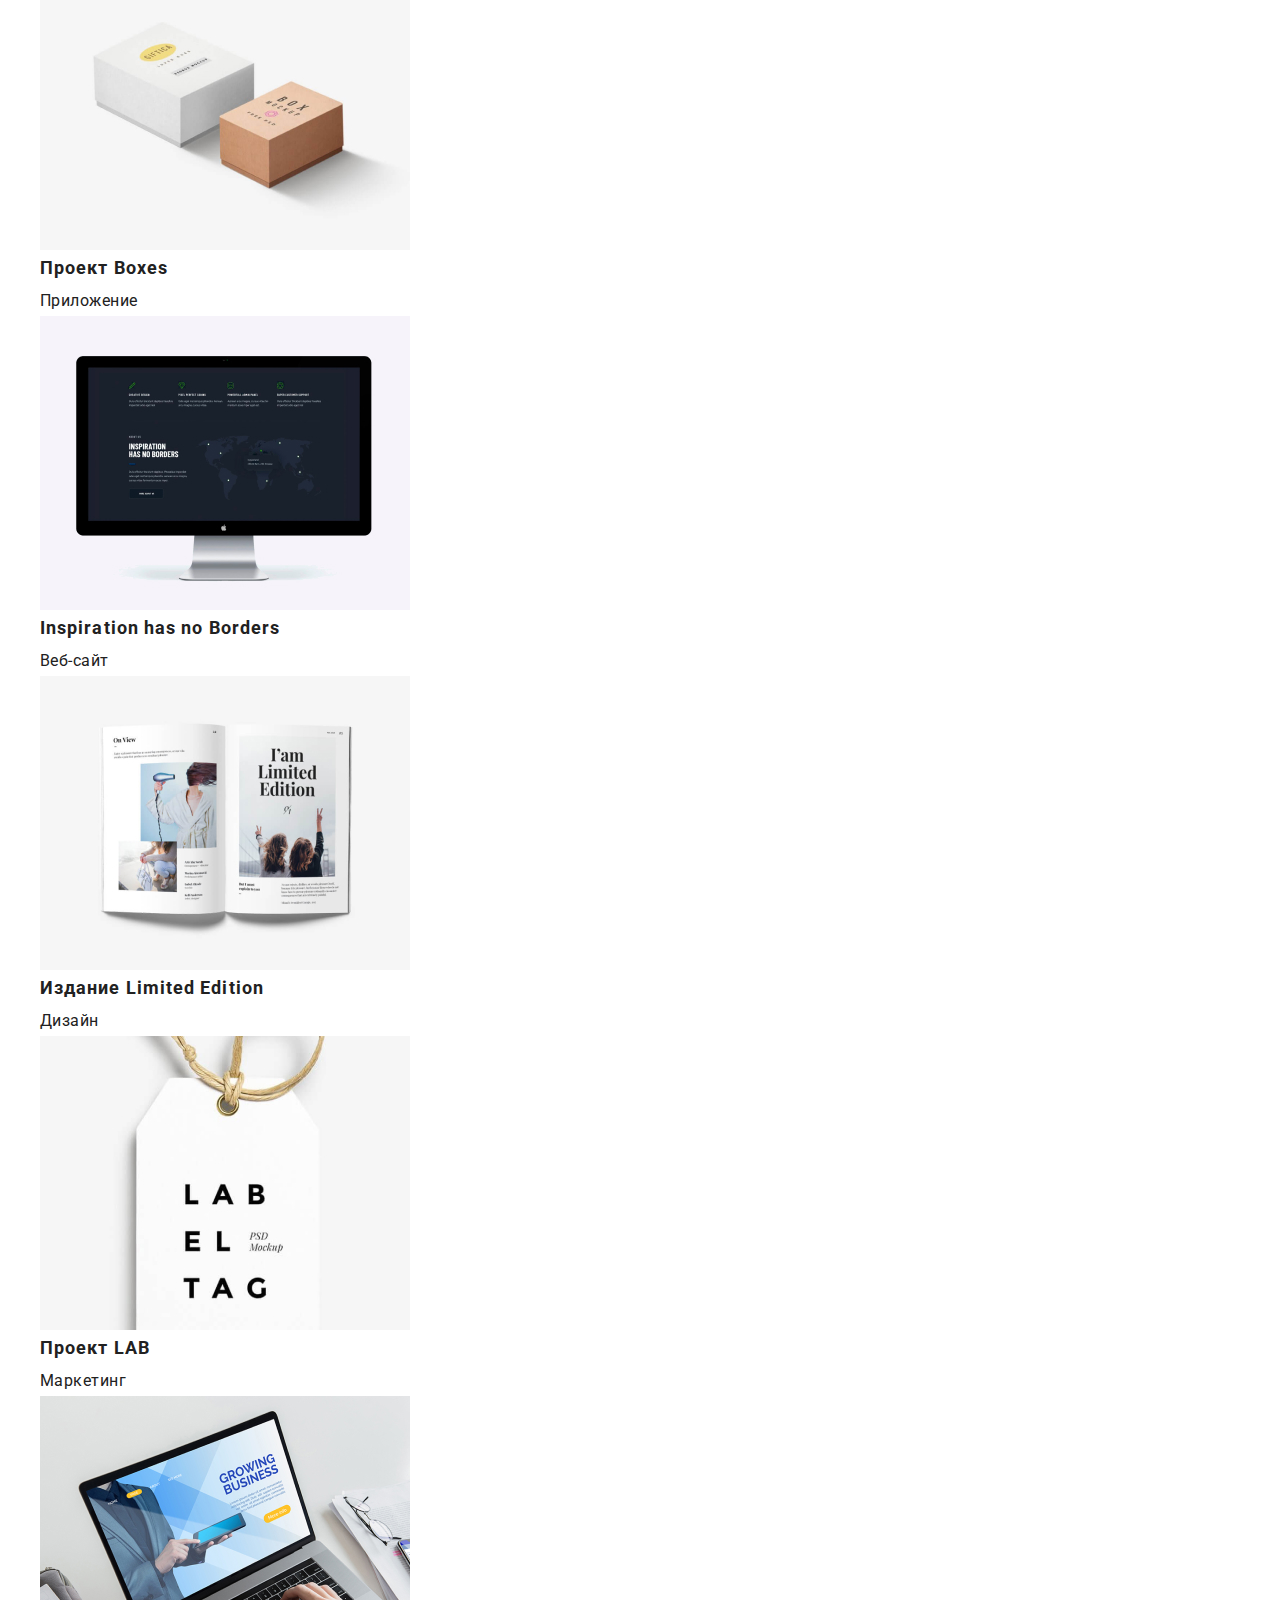
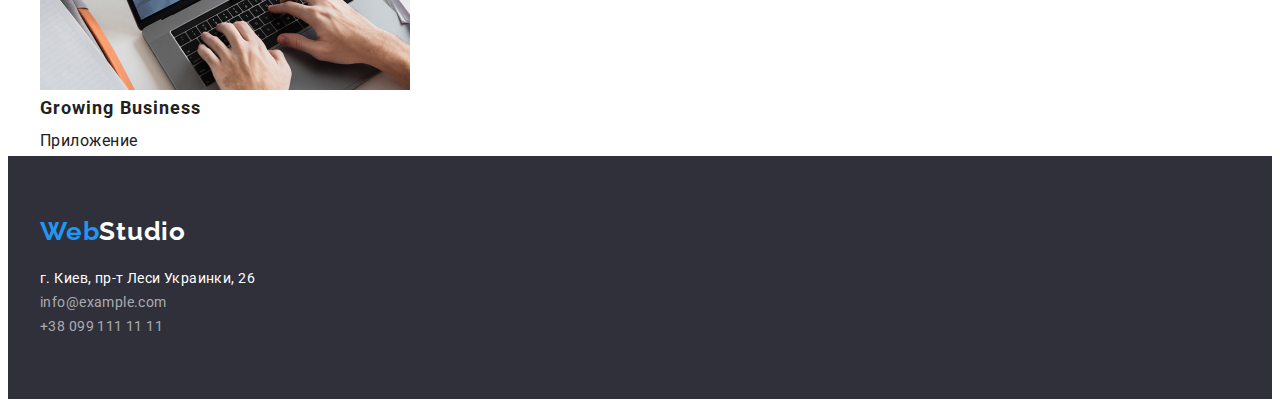
==== commit 133c2a4d: "основную сделал, доделываю портфолио" ====
--- a/portfolio.html
+++ b/portfolio.html
@@ -60,172 +60,176 @@
     <!-- MAIN -->
     <main class="portfolio-main">
       <section class="portfolio-lists">
-        <ul class="filters-buttons">
-          <li class="filter-list-item list">
-            <button type="button" class="filters-button">Все</button>
-          </li>
-          <li class="filter-list-item list">
-            <button type="button" class="filters-button">Веб-сайты</button>
-          </li>
-          <li class="filter-list-item list">
-            <button type="button" class="filters-button">Приложения</button>
-          </li>
-          <li class="filter-list-item list">
-            <button type="button" class="filters-button">Дизайн</button>
-          </li>
-          <li class="filter-list-item list">
-            <button type="button" class="filters-button">Маркетинг</button>
-          </li>
-        </ul>
-
-        <ul class="projects-list list">
-          <li class="projects-item">
-            <a href="#" class="project-list-link link">
-              <img
-                src="./images/portfolio/project_1.jpg"
-                alt="Проект технокряк"
-                width="370"
-                height="294"
-                class="project-img"
-              />
-              <h2 class="project-title">Технокряк</h2>
-              <p class="project-description">Веб-сайт</p>
-            </a>
-          </li>
-          <li class="projects-item">
-            <a href="#" class="project-list-link link">
-              <img
-                src="./images/portfolio/project_2.jpg"
-                alt="Постер New Orlean vs Golden Star "
-                width="370"
-                height="294"
-                class="project-img"
-              />
-              <h2 class="project-title">Постер New Orlean vs Golden Star</h2>
-              <p class="project-description">Дизайн</p>
-            </a>
-          </li>
-          <li class="projects-item">
-            <a href="#" class="project-list-link link">
-              <img
-                src="./images/portfolio/project_3.jpg"
-                alt="Проект Ресторан Seafood"
-                width="370"
-                height="294"
-                class="project-img"
-              />
-              <h2 class="project-title">Ресторан Seafood</h2>
-              <p class="project-description">Приложение</p>
-            </a>
-          </li>
-          <li class="projects-item">
-            <a href="#" class="project-list-link link">
-              <img
-                src="./images/portfolio/project_4.jpg"
-                alt="Проект Prime"
-                width="370"
-                height="294"
-                class="project-img"
-              />
-              <h2 class="project-title">Проект Prime</h2>
-              <p class="project-description">Маркетинг</p>
-            </a>
-          </li>
-          <li class="projects-item">
-            <a href="#" class="project-list-link link">
-              <img
-                src="./images/portfolio/project_5.jpg"
-                alt="Проект Boxes"
-                width="370"
-                height="294"
-                class="project-img"
-              />
-              <h2 class="project-title">Проект Boxes</h2>
-              <p class="project-description">Приложение</p>
-            </a>
-          </li>
-          <li class="projects-item">
-            <a href="#" class="project-list-link link">
-              <img
-                src="./images/portfolio/project_6.jpg"
-                alt="Проект Inspiration has no Borders"
-                width="370"
-                height="294"
-                class="project-img"
-              />
-              <h2 class="project-title">Inspiration has no Borders</h2>
-              <p class="project-description">Веб-сайт</p>
-            </a>
-          </li>
-          <li class="projects-item">
-            <a href="#" class="project-list-link link">
-              <img
-                src="./images/portfolio/project_7.jpg"
-                alt="Проект Издание Limited Edition"
-                width="370"
-                height="294"
-                class="project-img"
-              />
-              <h2 class="project-title">Издание Limited Edition</h2>
-              <p class="project-description">Дизайн</p>
-            </a>
-          </li>
-          <li class="projects-item">
-            <a href="#" class="project-list-link link">
-              <img
-                src="./images/portfolio/project_8.jpg"
-                alt="Проект LAB"
-                width="370"
-                height="294"
-                class="project-img"
-              />
-              <h2 class="project-title">Проект LAB</h2>
-              <p class="project-description">Маркетинг</p>
-            </a>
-          </li>
-          <li class="projects-item">
-            <a href="#" class="project-list-link link">
-              <img
-                src="./images/portfolio/project_9.jpg"
-                alt="Проект Growing Business"
-                width="370"
-                height="294"
-                class="project-img"
-              />
-              <h2 class="project-title">Growing Business</h2>
-              <p class="project-description">Приложение</p>
-            </a>
-          </li>
-        </ul>
+        <div class="container">
+          <ul class="filters-buttons">
+            <li class="filter-list-item list">
+              <button type="button" class="filters-button">Все</button>
+            </li>
+            <li class="filter-list-item list">
+              <button type="button" class="filters-button">Веб-сайты</button>
+            </li>
+            <li class="filter-list-item list">
+              <button type="button" class="filters-button">Приложения</button>
+            </li>
+            <li class="filter-list-item list">
+              <button type="button" class="filters-button">Дизайн</button>
+            </li>
+            <li class="filter-list-item list">
+              <button type="button" class="filters-button">Маркетинг</button>
+            </li>
+          </ul>
+
+          <ul class="projects-list list">
+            <li class="projects-item">
+              <a href="#" class="project-list-link link">
+                <img
+                  src="./images/portfolio/project_1.jpg"
+                  alt="Проект технокряк"
+                  width="370"
+                  height="294"
+                  class="project-img"
+                />
+                <h2 class="project-title">Технокряк</h2>
+                <p class="project-description">Веб-сайт</p>
+              </a>
+            </li>
+            <li class="projects-item">
+              <a href="#" class="project-list-link link">
+                <img
+                  src="./images/portfolio/project_2.jpg"
+                  alt="Постер New Orlean vs Golden Star "
+                  width="370"
+                  height="294"
+                  class="project-img"
+                />
+                <h2 class="project-title">Постер New Orlean vs Golden Star</h2>
+                <p class="project-description">Дизайн</p>
+              </a>
+            </li>
+            <li class="projects-item">
+              <a href="#" class="project-list-link link">
+                <img
+                  src="./images/portfolio/project_3.jpg"
+                  alt="Проект Ресторан Seafood"
+                  width="370"
+                  height="294"
+                  class="project-img"
+                />
+                <h2 class="project-title">Ресторан Seafood</h2>
+                <p class="project-description">Приложение</p>
+              </a>
+            </li>
+            <li class="projects-item">
+              <a href="#" class="project-list-link link">
+                <img
+                  src="./images/portfolio/project_4.jpg"
+                  alt="Проект Prime"
+                  width="370"
+                  height="294"
+                  class="project-img"
+                />
+                <h2 class="project-title">Проект Prime</h2>
+                <p class="project-description">Маркетинг</p>
+              </a>
+            </li>
+            <li class="projects-item">
+              <a href="#" class="project-list-link link">
+                <img
+                  src="./images/portfolio/project_5.jpg"
+                  alt="Проект Boxes"
+                  width="370"
+                  height="294"
+                  class="project-img"
+                />
+                <h2 class="project-title">Проект Boxes</h2>
+                <p class="project-description">Приложение</p>
+              </a>
+            </li>
+            <li class="projects-item">
+              <a href="#" class="project-list-link link">
+                <img
+                  src="./images/portfolio/project_6.jpg"
+                  alt="Проект Inspiration has no Borders"
+                  width="370"
+                  height="294"
+                  class="project-img"
+                />
+                <h2 class="project-title">Inspiration has no Borders</h2>
+                <p class="project-description">Веб-сайт</p>
+              </a>
+            </li>
+            <li class="projects-item">
+              <a href="#" class="project-list-link link">
+                <img
+                  src="./images/portfolio/project_7.jpg"
+                  alt="Проект Издание Limited Edition"
+                  width="370"
+                  height="294"
+                  class="project-img"
+                />
+                <h2 class="project-title">Издание Limited Edition</h2>
+                <p class="project-description">Дизайн</p>
+              </a>
+            </li>
+            <li class="projects-item">
+              <a href="#" class="project-list-link link">
+                <img
+                  src="./images/portfolio/project_8.jpg"
+                  alt="Проект LAB"
+                  width="370"
+                  height="294"
+                  class="project-img"
+                />
+                <h2 class="project-title">Проект LAB</h2>
+                <p class="project-description">Маркетинг</p>
+              </a>
+            </li>
+            <li class="projects-item">
+              <a href="#" class="project-list-link link">
+                <img
+                  src="./images/portfolio/project_9.jpg"
+                  alt="Проект Growing Business"
+                  width="370"
+                  height="294"
+                  class="project-img"
+                />
+                <h2 class="project-title">Growing Business</h2>
+                <p class="project-description">Приложение</p>
+              </a>
+            </li>
+          </ul>
+        </div>
       </section>
     </main>
 
     <!-- Футер -->
-    <footer class="footer">
-      <p class="footer-logo"><span class="logo-acent">Web</span>Studio</p>
-      <address class="footer-adr">
-        <ul class="footer-adr-list">
-          <li class="footer-adr-list-item list">
-            <a
-              href="https://goo.gl/maps/DtpX5w2fXkYRpDgQA"
-              class="footer-adr-list-item-link-map link"
-              >г. Киев, пр-т Леси Украинки, 26</a
-            >
-          </li>
-          <li class="footer-adr-list-item list">
-            <a
-              href="mailto:info@example.com"
-              class="footer-adr-list-item-link link"
-              >info@example.com
-            </a>
-          </li>
-          <li class="footer-adr-list-item list">
-            <a href="tel:+380991111111" class="footer-adr-list-item-link link"
-              >+38 099 111 11 11
-            </a>
-          </li>
-        </ul>
-      </address>
+    <footer class="footer dark-theme">
+      <div class="container">
+        <p class="footer-logo"><span class="logo-acent">Web</span>Studio</p>
+        <address class="footer-adr">
+          <ul class="footer-adr-list">
+            <li class="footer-adr-list-item list">
+              <a
+                href="https://goo.gl/maps/DtpX5w2fXkYRpDgQA"
+                class="footer-adr-list-item-link-map link"
+                >г. Киев, пр-т Леси Украинки, 26</a
+              >
+            </li>
+            <li class="footer-adr-list-item list">
+              <a
+                href="mailto:info@example.com"
+                class="footer-adr-list-item-link link"
+                >info@example.com</a
+              >
+            </li>
+            <li class="footer-adr-list-item list">
+              <a href="tel:+380991111111" class="footer-adr-list-item-link link"
+                >+38 099 111 11 11</a
+              >
+            </li>
+          </ul>
+        </address>
+      </div>
     </footer>
   </body>
 </html>
--- a/CSS/style.css
+++ b/CSS/style.css
@@ -3,7 +3,7 @@
 /* цвет заголовков #212121*/
 /* цвет акцента #2196F3*/
 /* белый цвет #FFFFFF*/
-/* основной цвет фона* #E5E5E5/
+/* основной цвет фона*#FFFFFF/
 /* дополнительный цвет фона  #F5F4FA*/
 /* ================= COMPONENTS =================*/
 
@@ -13,6 +13,8 @@
   --acent-color: #2196f3;
   --white-color: #ffffff;
   --header-border-color: #ececec;
+  --primary-background-color: #ffffff;
+  --secondary-background-color: #f5f4fa;
 }
 
 .list {
@@ -67,7 +69,15 @@
 }
 
 body {
-  background-color: #e5e5e5;
+  background-color: var(--primary-background-color);
+}
+
+.dark-theme {
+  background-color: #2f303a;
+}
+
+.white-theme {
+  background-color: var(--primary-background-color);
 }
 /* ================= END COMPONENTS =================*/
 
@@ -154,16 +164,10 @@
 
 /* ================= HERO =================*/
 
-.container .hero {
-  background-color: #2f303a;
-  margin-bottom: 95px;
-}
-
-.test-div {
+.hero {
   padding-top: 200px;
-  margin-left: 237px;
-  margin-right: 237px;
   padding-bottom: 200px;
+  text-align: center;
 }
 
 .hero-title {
@@ -174,10 +178,14 @@
   letter-spacing: 0.06em;
   text-transform: uppercase;
   color: var(--white-color);
-  text-align: center;
+  margin-bottom: 20px;
 }
 
 .hero-button {
+  min-width: 200px;
+  height: 50px;
+  box-shadow: 0px 4px 4px rgba(0, 0, 0, 0.15);
+  border-radius: 4px;
   font-family: 'Roboto', sans-serif;
   font-weight: 700;
   font-size: 16px;
@@ -185,11 +193,16 @@
   align-items: center;
   letter-spacing: 0.06em;
   color: var(--white-color);
+  background-color: var(--acent-color);
 }
 
 /* ================= END HERO =================*/
 
 /*================= ABOUT =================  */
+
+.about {
+  margin-top: 95px;
+}
 
 .container .about {
   margin-bottom: 95px;
@@ -212,6 +225,7 @@
   letter-spacing: 0.03em;
   text-transform: uppercase;
   color: var(--tile-text-color);
+  margin-bottom: 10px;
 }
 
 .about-list-description {
@@ -228,6 +242,10 @@
 /*================= END ABOUT =================  */
 
 /*================= WORK =================  */
+
+.work {
+  margin-top: 95px;
+}
 
 .container .work {
   margin-bottom: 95px;
@@ -259,7 +277,10 @@
 }
 
 .team {
+  margin-top: 95px;
   padding-top: 95px;
+  padding-bottom: 95px;
+  background-color: var(--secondary-background-color);
 }
 
 .team-list {
@@ -279,8 +300,12 @@
 }
 
 .team-list-item {
+  text-align: center;
   background-color: var(--white-color);
   padding-bottom: 30px;
+  box-shadow: 0px 1px 3px rgba(0, 0, 0, 0.12), 0px 1px 1px rgba(0, 0, 0, 0.14),
+    0px 2px 1px rgba(0, 0, 0, 0.2);
+  border-radius: 0px 0px 4px 4px;
 }
 
 .team-list-item-img {
@@ -310,10 +335,12 @@
 /*================= FOOTER =================  */
 
 .footer {
-  background-color: #2f303a;
+  padding-top: 60px;
+  padding-bottom: 60px;
 }
 
 .footer-logo {
+  padding-bottom: 20px;
   font-family: 'Raleway', sans-serif;
   font-weight: 700;
   font-size: 26px;
@@ -346,7 +373,8 @@
 
 /*================= PORTFOLI PAGE =================  */
 
-.filters-button {
+.filters-buttons {
+  display: flex;
   font-family: 'Roboto', sans-serif;
   font-weight: 500;
   font-size: 16px;
@@ -362,6 +390,10 @@
   background-color: var(--acent-color);
 }
 
+.project-list {
+  display: flex;
+}
+
 .project-title {
   font-family: 'Roboto', sans-serif;
   font-weight: 700;
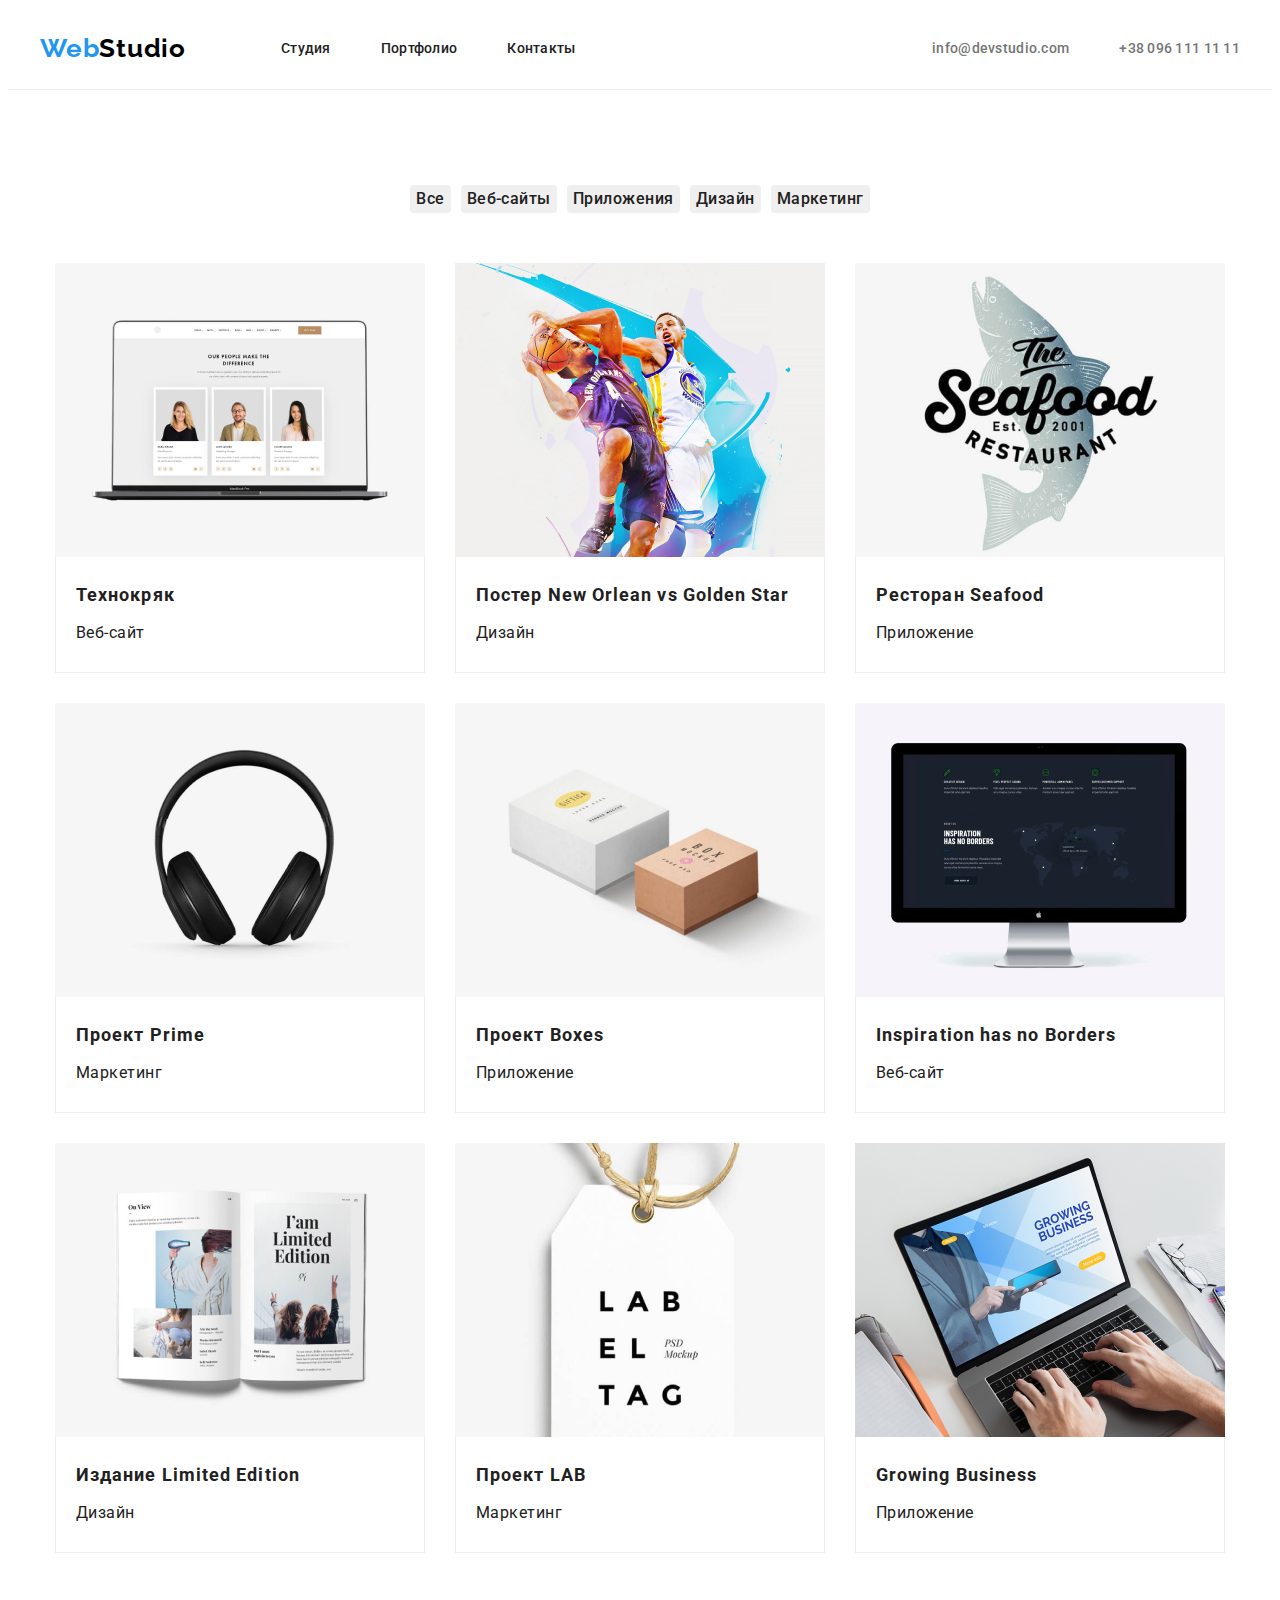
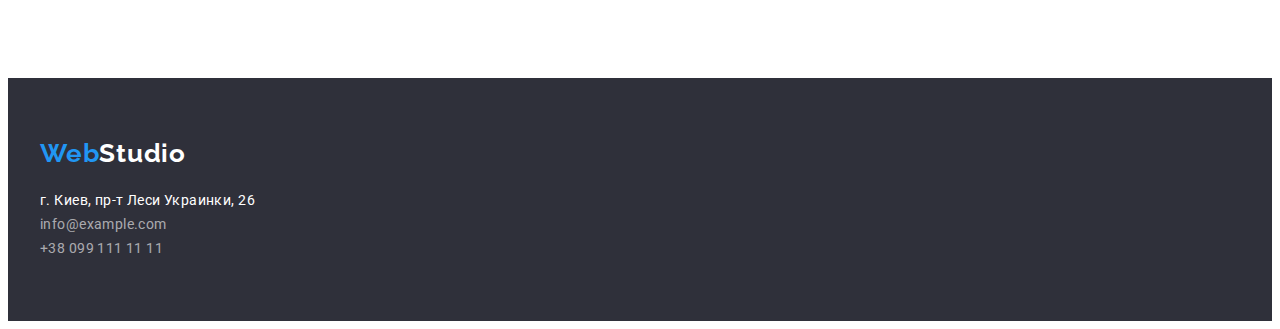
==== commit e68e9ba2: "Конец homework3" ====
--- a/portfolio.html
+++ b/portfolio.html
@@ -61,21 +61,21 @@
     <main class="portfolio-main">
       <section class="portfolio-lists">
         <div class="container">
-          <ul class="filters-buttons">
-            <li class="filter-list-item list">
-              <button type="button" class="filters-button">Все</button>
-            </li>
-            <li class="filter-list-item list">
-              <button type="button" class="filters-button">Веб-сайты</button>
-            </li>
-            <li class="filter-list-item list">
-              <button type="button" class="filters-button">Приложения</button>
-            </li>
-            <li class="filter-list-item list">
-              <button type="button" class="filters-button">Дизайн</button>
-            </li>
-            <li class="filter-list-item list">
-              <button type="button" class="filters-button">Маркетинг</button>
+          <ul class="filter-list list">
+            <li class="filter-list-item">
+              <button type="button" class="filter-button">Все</button>
+            </li>
+            <li class="filter-list-item">
+              <button type="button" class="filter-button">Веб-сайты</button>
+            </li>
+            <li class="filter-list-item">
+              <button type="button" class="filter-button">Приложения</button>
+            </li>
+            <li class="filter-list-item">
+              <button type="button" class="filter-button">Дизайн</button>
+            </li>
+            <li class="filter-list-item">
+              <button type="button" class="filter-button">Маркетинг</button>
             </li>
           </ul>
 
@@ -89,8 +89,10 @@
                   height="294"
                   class="project-img"
                 />
-                <h2 class="project-title">Технокряк</h2>
-                <p class="project-description">Веб-сайт</p>
+                <div class="project-section">
+                  <h2 class="project-title">Технокряк</h2>
+                  <p class="project-description">Веб-сайт</p>
+                </div>
               </a>
             </li>
             <li class="projects-item">
@@ -102,8 +104,12 @@
                   height="294"
                   class="project-img"
                 />
-                <h2 class="project-title">Постер New Orlean vs Golden Star</h2>
-                <p class="project-description">Дизайн</p>
+                <div class="project-section">
+                  <h2 class="project-title">
+                    Постер New Orlean vs Golden Star
+                  </h2>
+                  <p class="project-description">Дизайн</p>
+                </div>
               </a>
             </li>
             <li class="projects-item">
@@ -115,8 +121,10 @@
                   height="294"
                   class="project-img"
                 />
-                <h2 class="project-title">Ресторан Seafood</h2>
-                <p class="project-description">Приложение</p>
+                <div class="project-section">
+                  <h2 class="project-title">Ресторан Seafood</h2>
+                  <p class="project-description">Приложение</p>
+                </div>
               </a>
             </li>
             <li class="projects-item">
@@ -128,8 +136,10 @@
                   height="294"
                   class="project-img"
                 />
-                <h2 class="project-title">Проект Prime</h2>
-                <p class="project-description">Маркетинг</p>
+                <div class="project-section">
+                  <h2 class="project-title">Проект Prime</h2>
+                  <p class="project-description">Маркетинг</p>
+                </div>
               </a>
             </li>
             <li class="projects-item">
@@ -141,8 +151,10 @@
                   height="294"
                   class="project-img"
                 />
-                <h2 class="project-title">Проект Boxes</h2>
-                <p class="project-description">Приложение</p>
+                <div class="project-section">
+                  <h2 class="project-title">Проект Boxes</h2>
+                  <p class="project-description">Приложение</p>
+                </div>
               </a>
             </li>
             <li class="projects-item">
@@ -154,8 +166,10 @@
                   height="294"
                   class="project-img"
                 />
-                <h2 class="project-title">Inspiration has no Borders</h2>
-                <p class="project-description">Веб-сайт</p>
+                <div class="project-section">
+                  <h2 class="project-title">Inspiration has no Borders</h2>
+                  <p class="project-description">Веб-сайт</p>
+                </div>
               </a>
             </li>
             <li class="projects-item">
@@ -167,8 +181,10 @@
                   height="294"
                   class="project-img"
                 />
-                <h2 class="project-title">Издание Limited Edition</h2>
-                <p class="project-description">Дизайн</p>
+                <div class="project-section">
+                  <h2 class="project-title">Издание Limited Edition</h2>
+                  <p class="project-description">Дизайн</p>
+                </div>
               </a>
             </li>
             <li class="projects-item">
@@ -180,8 +196,10 @@
                   height="294"
                   class="project-img"
                 />
-                <h2 class="project-title">Проект LAB</h2>
-                <p class="project-description">Маркетинг</p>
+                <div class="project-section">
+                  <h2 class="project-title">Проект LAB</h2>
+                  <p class="project-description">Маркетинг</p>
+                </div>
               </a>
             </li>
             <li class="projects-item">
@@ -193,8 +211,10 @@
                   height="294"
                   class="project-img"
                 />
-                <h2 class="project-title">Growing Business</h2>
-                <p class="project-description">Приложение</p>
+                <div class="project-section">
+                  <h2 class="project-title">Growing Business</h2>
+                  <p class="project-description">Приложение</p>
+                </div>
               </a>
             </li>
           </ul>
--- a/CSS/style.css
+++ b/CSS/style.css
@@ -184,6 +184,7 @@
 .hero-button {
   min-width: 200px;
   height: 50px;
+  border-width: 0;
   box-shadow: 0px 4px 4px rgba(0, 0, 0, 0.15);
   border-radius: 4px;
   font-family: 'Roboto', sans-serif;
@@ -373,8 +374,24 @@
 
 /*================= PORTFOLI PAGE =================  */
 
-.filters-buttons {
-  display: flex;
+.portfolio-main {
+  margin-top: 95px;
+}
+
+.filter-list {
+  display: flex;
+  justify-content: center;
+  padding-bottom: 50px;
+}
+
+.filter-list-item:not(:last-child) {
+  margin-right: 10px;
+}
+
+.filter-button {
+  border-radius: 4px;
+  border: 0;
+
   font-family: 'Roboto', sans-serif;
   font-weight: 500;
   font-size: 16px;
@@ -384,17 +401,43 @@
   color: var(--title-text-color);
 }
 
-.filters-button:focus,
-.filters-button:hover {
+.filter-button:focus,
+.filter-button:hover {
   color: var(--white-color);
   background-color: var(--acent-color);
 }
 
-.project-list {
-  display: flex;
+.projects-list {
+  display: flex;
+  justify-content: center;
+  flex-wrap: wrap;
+  margin-bottom: 95px;
+}
+
+.projects-item {
+  margin-bottom: 30px;
+}
+
+.projects-item:nth-child(3n + 2) {
+  margin-right: 30px;
+  margin-left: 30px;
+}
+
+.project-section {
+  padding-top: 20px;
+  padding-bottom: 24px;
+  padding-left: 20px;
+  padding-right: 20px;
+  border: solid #eeeeee;
+  border-top-width: 0;
+  border-left-width: 1px;
+  border-right-width: 1px;
+  border-bottom-width: 1px;
+  box-sizing: border-box;
 }
 
 .project-title {
+  margin-bottom: 5px;
   font-family: 'Roboto', sans-serif;
   font-weight: 700;
   font-size: 18px;
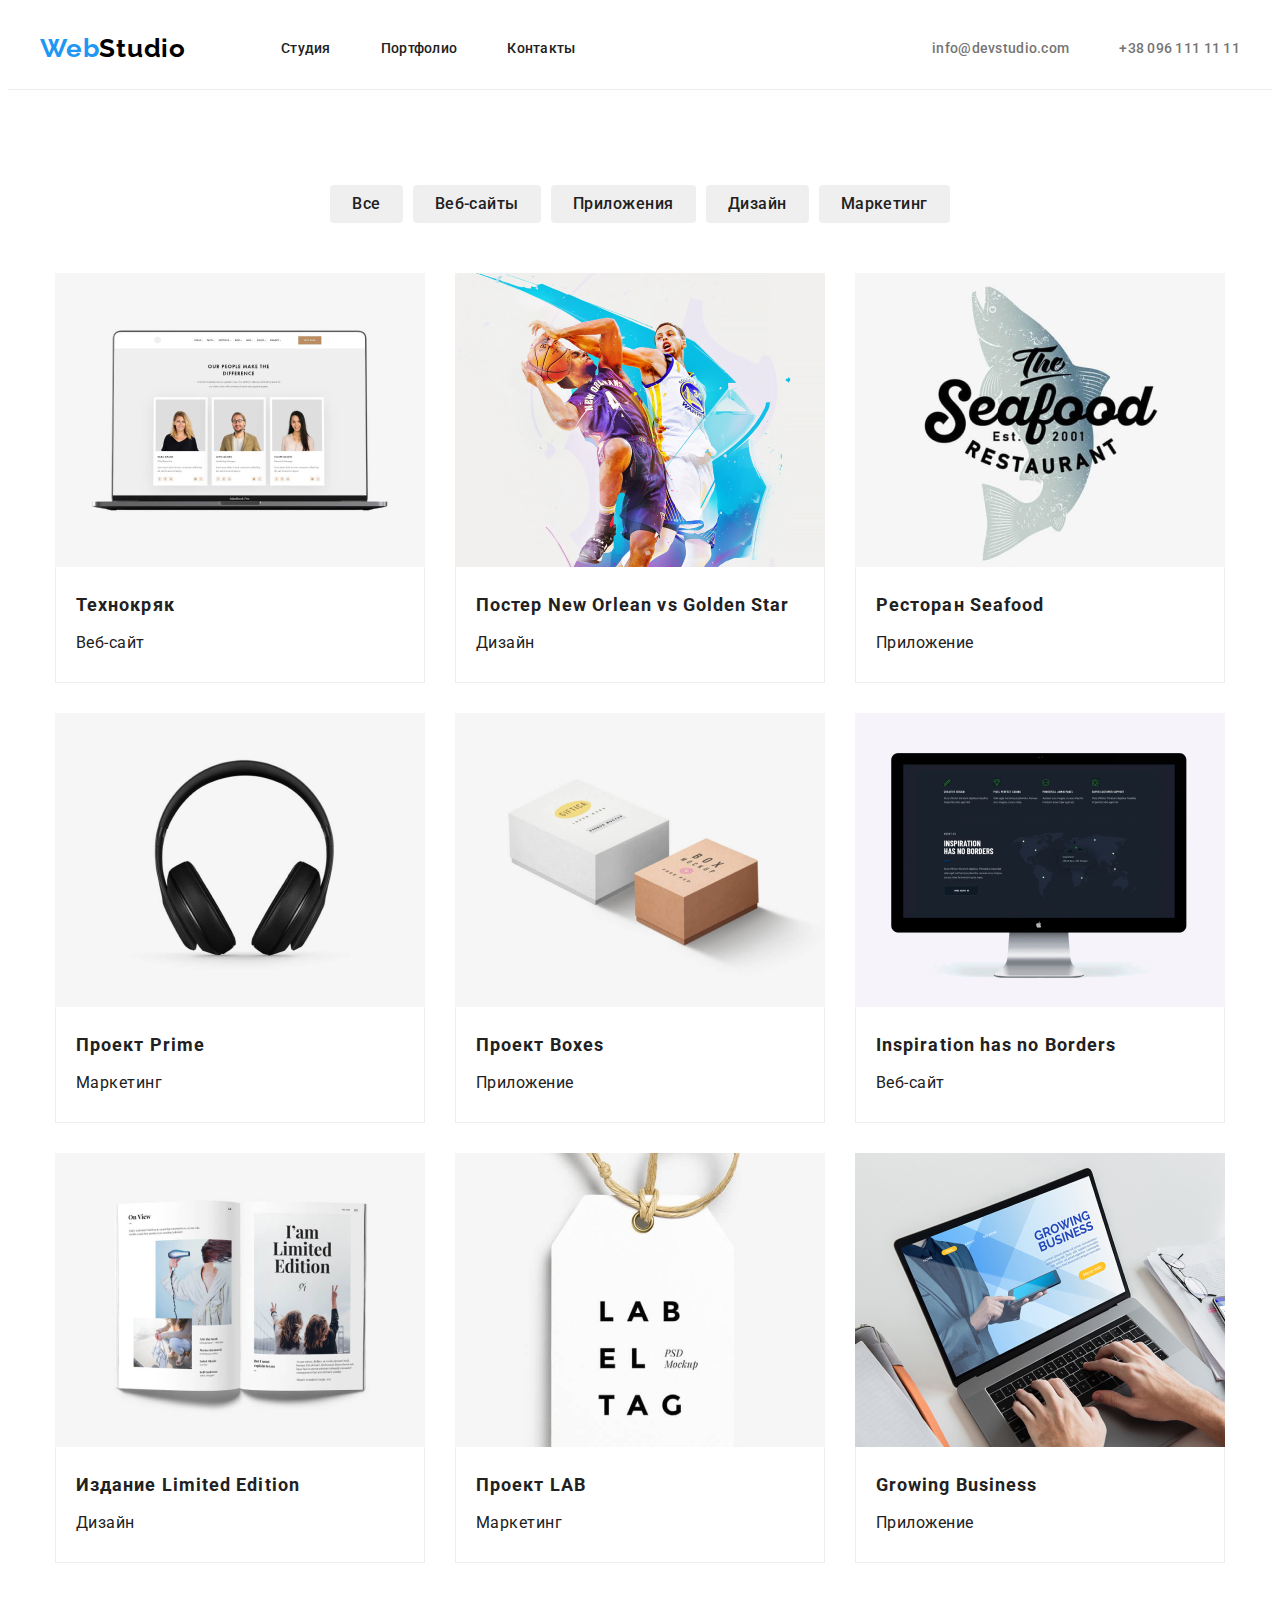
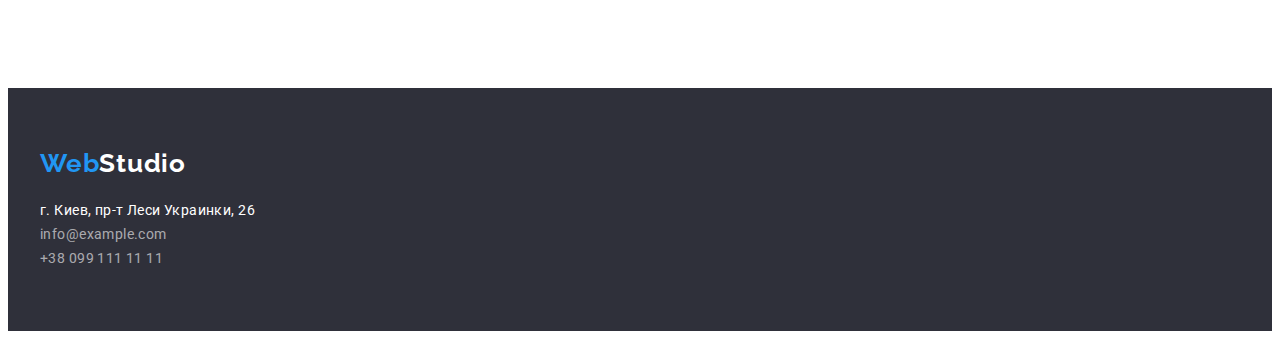
==== commit bee731b5: "Исправление ошибок" ====
--- a/portfolio.html
+++ b/portfolio.html
@@ -59,7 +59,7 @@
 
     <!-- MAIN -->
     <main class="portfolio-main">
-      <section class="portfolio-lists">
+      <section class="portfolio-list">
         <div class="container">
           <ul class="filter-list list">
             <li class="filter-list-item">
--- a/CSS/style.css
+++ b/CSS/style.css
@@ -202,7 +202,7 @@
 /*================= ABOUT =================  */
 
 .about {
-  margin-top: 95px;
+  padding-top: 95px;
 }
 
 .container .about {
@@ -245,7 +245,8 @@
 /*================= WORK =================  */
 
 .work {
-  margin-top: 95px;
+  padding-top: 95px;
+  padding-bottom: 95px;
 }
 
 .container .work {
@@ -272,13 +273,7 @@
 
 /*================= TEAM =================  */
 
-.container .team {
-  background-color: #f5f4fa;
-  margin-bottom: 95px;
-}
-
 .team {
-  margin-top: 95px;
   padding-top: 95px;
   padding-bottom: 95px;
   background-color: var(--secondary-background-color);
@@ -374,8 +369,9 @@
 
 /*================= PORTFOLI PAGE =================  */
 
-.portfolio-main {
-  margin-top: 95px;
+.portfolio-list {
+  padding-top: 95px;
+  padding-bottom: 95px;
 }
 
 .filter-list {
@@ -389,6 +385,7 @@
 }
 
 .filter-button {
+  padding: 6px 22px;
   border-radius: 4px;
   border: 0;
 
@@ -411,7 +408,6 @@
   display: flex;
   justify-content: center;
   flex-wrap: wrap;
-  margin-bottom: 95px;
 }
 
 .projects-item {
